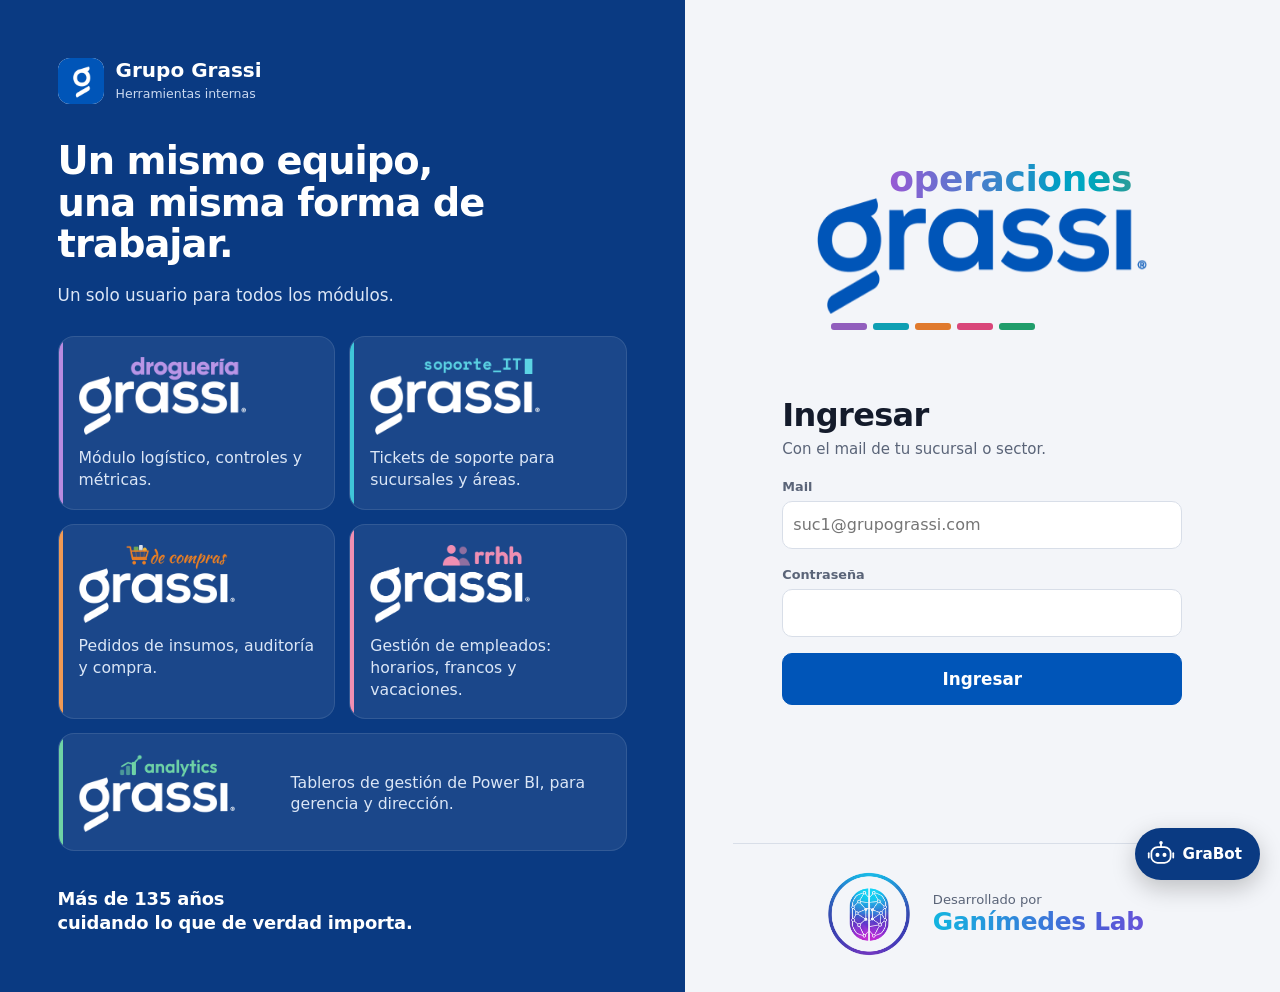
==== index.html @ a628ad8a "Add files via upload" ====
<!doctype html>
<html lang="es">
<head>
<meta charset="utf-8">
<meta http-equiv="Content-Security-Policy" content="default-src 'self'; script-src 'self'; style-src 'self' 'unsafe-inline' https://fonts.googleapis.com; font-src https://fonts.gstatic.com; img-src 'self' data: blob: https://fpplrgdyjmvbcwsfuudm.supabase.co; connect-src 'self' https://fpplrgdyjmvbcwsfuudm.supabase.co wss://fpplrgdyjmvbcwsfuudm.supabase.co; frame-src 'self' blob: https://fpplrgdyjmvbcwsfuudm.supabase.co https://app.powerbi.com; object-src 'none'; base-uri 'self'; form-action 'self'">
<meta name="referrer" content="strict-origin-when-cross-origin">
<meta name="viewport" content="width=device-width, initial-scale=1, viewport-fit=cover">
<title>Grassi Operaciones</title>
<link rel="icon" type="image/png" href="img/favicon.png">
<link rel="apple-touch-icon" href="img/isotipo.png">
<link rel="manifest" href="manifest.webmanifest">
<meta name="apple-mobile-web-app-capable" content="yes">
<meta name="apple-mobile-web-app-title" content="Grassi">
<meta name="theme-color" content="#0055b8">
<meta name="claude:viewport-fit-sides" content="cover">
<link rel="preconnect" href="https://fonts.googleapis.com">
<link rel="preconnect" href="https://fonts.gstatic.com" crossorigin>
<link rel="stylesheet" href="https://fonts.googleapis.com/css2?family=Bricolage+Grotesque:opsz,wght@12..96,600;12..96,700&family=IBM+Plex+Mono:wght@400;600&family=Public+Sans:wght@400;500;600;700&display=swap">
<link rel="stylesheet" href="css/app.css?v=20261119-0323">
<script src="vendor/supabase.js" defer></script>
<link rel="modulepreload" href="js/app.js?v=20261119-0323">
<link rel="modulepreload" href="js/ui.js?v=20261119-0323">
<link rel="modulepreload" href="js/api.js?v=20261119-0323">
<link rel="modulepreload" href="js/config.js?v=20261119-0323">
<link rel="modulepreload" href="js/api-supabase.js?v=20261119-0323">
</head>
<body>
<div id="app"><p style="padding:24px">Cargando…</p></div>
<script type="module" src="js/app.js?v=20261119-0323"></script>
</body>
</html>
---- css/app.css ----
[hidden] { display: none !important; }
/* Layout: barra lateral fija con navegación por rol + área de trabajo; en móvil la nav pasa arriba y se desplaza. */
:root {
  /* marca Farmacias Grassi: azul #0055B8 + verde #71A850 */
  --bg: #f3f5f9; --surface: #ffffff; --sunk: #e9edf4; --fg: #141b2b; --muted: #5a6478; --line: #d8dee8; --grid: #e5e9f0;
  --accent: #0055b8; --accent-ink: #ffffff; --accent-soft: #e1ebf8;
  --brand-green: #71a850; --brand-green-ink: #3f7a24;
  --ok: #2f7d32; --ok-soft: #e2f1df; --warn: #9a6400; --warn-soft: #fbefd6; --bad: #b0412e; --bad-soft: #f8e3df;
  --info: #2f5f9e; --info-soft: #e1eaf6; --done: #4f5869; --done-soft: #e8ebf0;
  --s1: #2a78d6; --s2: #eb6834; --s3: #1baf7a;
  --f-display: 'Bricolage Grotesque', 'Segoe UI', system-ui, sans-serif;
  --f-body: 'Public Sans', 'Segoe UI', system-ui, sans-serif;
  --f-mono: 'IBM Plex Mono', ui-monospace, 'SFMono-Regular', Menlo, monospace;
  --r: 8px;
}
@media (prefers-color-scheme: dark) {
  :root:not([data-theme="light"]) {
    --bg: #10151e; --surface: #171e2a; --sunk: #1f2836; --fg: #e8edf5; --muted: #9aa6ba; --line: #2a3446; --grid: #232c3b;
    --accent: #5b9cf0; --accent-ink: #0b1424; --accent-soft: #1a2c47;
    --brand-green: #8cc468; --brand-green-ink: #8cc468;
    --ok: #7cc77f; --ok-soft: #1c3322; --warn: #e3ad4c; --warn-soft: #3a2e15; --bad: #ec8a76; --bad-soft: #3d221d;
    --info: #85aee6; --info-soft: #1d2b40; --done: #b3bcc9; --done-soft: #262e3b;
    --s1: #3987e5; --s2: #d95926; --s3: #199e70; color-scheme: dark;
  }
}
:root[data-theme="dark"] {
  --bg: #10151e; --surface: #171e2a; --sunk: #1f2836; --fg: #e8edf5; --muted: #9aa6ba; --line: #2a3446; --grid: #232c3b;
  --accent: #5b9cf0; --accent-ink: #0b1424; --accent-soft: #1a2c47;
  --brand-green: #8cc468; --brand-green-ink: #8cc468;
  --ok: #7cc77f; --ok-soft: #1c3322; --warn: #e3ad4c; --warn-soft: #3a2e15; --bad: #ec8a76; --bad-soft: #3d221d;
  --info: #85aee6; --info-soft: #1d2b40; --done: #b3bcc9; --done-soft: #262e3b;
  --s1: #3987e5; --s2: #d95926; --s3: #199e70; color-scheme: dark;
}

* { box-sizing: border-box; }
html, body { height: 100%; }
body { margin: 0; background: var(--bg); color: var(--fg); font: 15px/1.5 var(--f-body); -webkit-font-smoothing: antialiased; }
h1, h2, h3 { font-family: var(--f-display); text-wrap: balance; margin: 0; letter-spacing: -0.01em; }
h1 { font-size: clamp(1.45rem, 1.1rem + 1.2vw, 1.9rem); font-weight: 700; }
h2 { font-size: 1.08rem; font-weight: 650; }
h3 { font-size: 1rem; }
p { margin: 0; }
.muted { color: var(--muted); }
.mono { font-family: var(--f-mono); font-variant-numeric: tabular-nums; }
.strong { font-weight: 650; }
.eyebrow { font-size: 0.72rem; text-transform: uppercase; letter-spacing: 0.08em; color: var(--muted); font-weight: 600; }
:focus-visible { outline: 2px solid var(--accent); outline-offset: 2px; }
button, input, select, textarea { font: inherit; color: inherit; }
input, select, textarea { background: var(--surface); border: 1px solid var(--line); border-radius: 6px; padding: 8px 10px; width: 100%; min-width: 0; }
input:focus, select:focus, textarea:focus { border-color: var(--accent); outline: none; box-shadow: 0 0 0 3px var(--accent-soft); }
input[type=checkbox] { width: 18px; height: 18px; accent-color: var(--accent); }
input:disabled { background: var(--sunk); color: var(--muted); }

/* barra demo */
.demo-bar { display: flex; flex-wrap: wrap; align-items: center; gap: 8px 14px; background: var(--fg); color: var(--bg); font-size: 0.85rem;
  padding-block: 7px; padding-left: max(16px, env(safe-area-inset-left, 0px)); padding-right: max(16px, env(safe-area-inset-right, 0px)); }
.demo-tag { font-family: var(--f-mono); font-size: 0.7rem; letter-spacing: 0.1em; text-transform: uppercase; border: 1px solid currentColor; padding: 1px 6px; border-radius: 4px; }
.demo-who { display: flex; align-items: center; gap: 8px; }
.demo-who select { width: auto; padding: 3px 8px; background: transparent; color: var(--bg); border-color: color-mix(in srgb, var(--bg) 40%, transparent); }
.demo-who option { color: var(--fg); background: var(--surface); }
.demo-bar .link { color: var(--bg); }

/* shell */
.shell { display: grid; grid-template-columns: 228px minmax(0, 1fr); min-height: calc(100% - 38px); }
.side { position: sticky; top: 0; align-self: start; height: 100vh; overflow-y: auto; display: flex; flex-direction: column; gap: 18px; padding: 20px 14px 14px; border-right: 1px solid var(--line); background: var(--surface); }
.brand { display: flex; align-items: center; gap: 10px; }
.brand-iso { width: 34px; height: 34px; border-radius: 8px; display: none; }
.brand-logo { display: flex; flex-direction: column; gap: 6px; padding: 2px 8px 0; }
.brand-logo img { width: 132px; height: auto; display: block; }
.brand-app { font: 600 0.72rem var(--f-body); text-transform: uppercase; letter-spacing: 0.12em; color: var(--brand-green-ink); }
/* logo de color en claro, versión blanca en oscuro */
.logo-oscuro { display: none !important; }
@media (prefers-color-scheme: dark) { :root:not([data-theme="light"]) .logo-claro { display: none !important; } :root:not([data-theme="light"]) .logo-oscuro { display: block !important; } }
:root[data-theme="dark"] .logo-claro { display: none !important; } :root[data-theme="dark"] .logo-oscuro { display: block !important; }
.nav { display: flex; flex-direction: column; gap: 2px; }
.nav-item { display: flex; justify-content: space-between; align-items: center; gap: 8px; padding: 8px 10px; border-radius: 6px; color: var(--fg); text-decoration: none; font-weight: 500; }
.nav-item:hover { background: var(--sunk); }
.nav-item.on { background: var(--accent-soft); color: var(--accent); font-weight: 650; }
.badge { min-width: 22px; text-align: center; font: 600 0.75rem var(--f-mono); background: var(--accent); color: var(--accent-ink); border-radius: 10px; padding: 1px 6px; }
.who { margin-top: auto; display: flex; flex-direction: column; gap: 2px; padding: 12px 10px 0; border-top: 1px solid var(--line); }
.who small { color: var(--muted); }
.who-actions { display: flex; flex-wrap: wrap; align-items: center; gap: 4px 12px; margin-top: 4px; font-size: 0.85rem; }
.main { min-width: 0; padding-block: 28px 64px; padding-left: max(16px, env(safe-area-inset-left, 0px)); padding-right: max(16px, env(safe-area-inset-right, 0px)); }
.main > * { max-width: 1180px; margin-inline: auto; }
.loading { color: var(--muted); padding: 40px 0; }

@media (max-width: 860px) {
  .shell { grid-template-columns: minmax(0, 1fr); }
  .side { position: sticky; top: env(safe-area-inset-top, 0px); z-index: 5; height: auto; overflow: visible; flex-direction: row; align-items: center; gap: 12px; padding: 10px 0 10px max(16px, env(safe-area-inset-left, 0px)); border-right: 0; border-bottom: 1px solid var(--line); }
  .brand-logo, .who { display: none; }
  .brand-iso { display: block; }
  .nav { flex-direction: row; overflow-x: auto; scrollbar-width: none; padding-right: 16px; }
  .nav-item { white-space: nowrap; }
  .main { padding-block: 20px 48px; }
  .hide-sm { display: none; }
}

/* vistas */
.view { display: flex; flex-direction: column; gap: 22px; }
.view-head { display: flex; flex-wrap: wrap; justify-content: space-between; align-items: flex-end; gap: 14px; }
.view-head > div { display: flex; flex-direction: column; gap: 4px; max-width: 70ch; }
.stack { display: flex; flex-direction: column; gap: 14px; }
.grid2 { display: grid; grid-template-columns: repeat(auto-fit, minmax(220px, 1fr)); gap: 12px; }
.grid3 { display: grid; grid-template-columns: repeat(auto-fit, minmax(180px, 1fr)); gap: 12px; }
.toolbar { display: flex; flex-wrap: wrap; justify-content: space-between; align-items: center; gap: 10px; }
.toolbar > input[type=search] { max-width: 320px; }
.filters { justify-content: flex-start; }
.filters select { width: auto; min-width: 180px; }
.block { display: flex; flex-direction: column; gap: 12px; }
.block-head { display: flex; flex-wrap: wrap; justify-content: space-between; align-items: center; gap: 10px; }
.notice { background: var(--warn-soft); color: var(--fg); border-left: 3px solid var(--warn); padding: 10px 12px; border-radius: 0 6px 6px 0; }
.note { background: var(--sunk); padding: 10px 12px; border-radius: 6px; }
.empty { border: 1px dashed var(--line); border-radius: var(--r); padding: 28px 20px; text-align: center; display: flex; flex-direction: column; gap: 4px; align-items: center; color: var(--muted); }
.empty strong { color: var(--fg); font-family: var(--f-display); font-size: 1.05rem; }

.field { display: flex; flex-direction: column; gap: 5px; min-width: 0; }
.field-label { font-size: 0.8rem; font-weight: 600; color: var(--muted); }
.hint { color: var(--muted); font-size: 0.78rem; }
.readonly { padding: 8px 10px; border-radius: 6px; background: var(--sunk); font-weight: 600; }

.btn { display: inline-flex; align-items: center; justify-content: center; gap: 6px; padding: 8px 14px; border-radius: 6px; border: 1px solid var(--line); background: var(--surface); font-weight: 600; cursor: pointer; white-space: nowrap; }
a.btn { color: var(--fg); text-decoration: none; }
.btn:hover { border-color: var(--muted); }
.btn.primary { background: var(--accent); color: var(--accent-ink); border-color: var(--accent); }
.btn.primary:hover { filter: brightness(1.08); }
.btn.danger { background: var(--bad); color: #fff; border-color: var(--bad); }
.btn.ghost-bad { color: var(--bad); }
.btn.block { width: 100%; padding-block: 11px; }
.btn:disabled { opacity: 0.55; cursor: progress; }
.link { background: none; border: 0; padding: 0; color: var(--accent); text-decoration: underline; cursor: pointer; font-size: 0.88rem; align-self: flex-start; }
.icon-btn { width: 32px; height: 32px; border-radius: 6px; border: 1px solid var(--line); background: var(--surface); cursor: pointer; font-size: 1rem; line-height: 1; flex: none; }
.icon-btn:hover { background: var(--sunk); }

.pill { display: inline-block; font-size: 0.74rem; font-weight: 650; padding: 2px 9px; border-radius: 999px; white-space: nowrap; }
.pill-ok { background: var(--ok-soft); color: var(--ok); } .pill-warn { background: var(--warn-soft); color: var(--warn); }
.pill-bad { background: var(--bad-soft); color: var(--bad); } .pill-info { background: var(--info-soft); color: var(--info); }
.pill-done { background: var(--done-soft); color: var(--done); } .pill-muted { background: var(--sunk); color: var(--muted); }
.chip { font: 600 0.72rem var(--f-mono); padding: 1px 7px; border-radius: 4px; background: var(--sunk); color: var(--muted); }
.flag { display: inline-block; margin: 4px 6px 0 0; font-size: 0.74rem; font-weight: 600; color: var(--warn); background: var(--warn-soft); padding: 1px 7px; border-radius: 4px; }
.motivo { display: block; color: var(--muted); font-size: 0.8rem; }

.tabs { display: flex; gap: 4px; background: var(--sunk); padding: 3px; border-radius: 8px; width: fit-content; max-width: 100%; overflow-x: auto; }
.tab { border: 0; background: none; padding: 6px 12px; border-radius: 6px; cursor: pointer; font-weight: 600; color: var(--muted); display: inline-flex; gap: 6px; align-items: center; white-space: nowrap; }
.tab.on { background: var(--surface); color: var(--fg); box-shadow: 0 1px 2px rgb(0 0 0 / 0.08); }
.tab-count { font: 600 0.72rem var(--f-mono); color: var(--muted); }

/* tablas */
.table-wrap { overflow-x: auto; border: 1px solid var(--line); border-radius: var(--r); background: var(--surface); }
.tbl { width: 100%; border-collapse: collapse; font-size: 0.9rem; }
.tbl th { text-align: left; font-size: 0.72rem; text-transform: uppercase; letter-spacing: 0.06em; color: var(--muted); font-weight: 600; padding: 9px 12px; border-bottom: 1px solid var(--line); background: var(--sunk); white-space: nowrap; }
.tbl td { padding: 9px 12px; border-bottom: 1px solid var(--grid); vertical-align: top; }
.tbl tbody tr:last-child td { border-bottom: 0; }
.tbl tfoot td { border-top: 1px solid var(--line); font-weight: 700; background: var(--sunk); }
.tbl .num { text-align: right; font-family: var(--f-mono); font-variant-numeric: tabular-nums; white-space: nowrap; }
.tbl.hover tbody tr { cursor: pointer; }
.tbl.hover tbody tr:hover { background: var(--sunk); }
.num-input { width: 96px; text-align: right; font-family: var(--f-mono); padding: 5px 8px; }

/* solicitar */
.split { display: grid; grid-template-columns: minmax(0, 1fr) 320px; gap: 24px; align-items: start; }
.split-main { display: flex; flex-direction: column; gap: 14px; min-width: 0; }
.resumen { position: sticky; top: 16px; display: flex; flex-direction: column; gap: 14px; background: var(--surface); border: 1px solid var(--line); border-radius: var(--r); padding: 18px; }
.resumen-body { display: flex; flex-direction: column; gap: 10px; }
.resumen-list { list-style: none; margin: 0; padding: 0; max-height: 260px; overflow-y: auto; display: flex; flex-direction: column; gap: 4px; font-size: 0.88rem; }
.resumen-list li { display: flex; justify-content: space-between; gap: 8px; }
.resumen-total { display: flex; justify-content: space-between; align-items: baseline; border-top: 1px solid var(--line); padding-top: 10px; }
.resumen-total strong { font-size: 1.2rem; }
.catalogo { display: flex; flex-direction: column; gap: 10px; }
.cat { background: var(--surface); border: 1px solid var(--line); border-radius: var(--r); }
.cat summary { display: flex; justify-content: space-between; gap: 10px; padding: 12px 14px; cursor: pointer; font: 650 1rem var(--f-display); list-style: none; }
.cat summary::-webkit-details-marker { display: none; }
.cat summary .muted { font: 500 0.82rem var(--f-body); }
.cat-list { display: grid; grid-template-columns: repeat(auto-fill, minmax(280px, 1fr)); border-top: 1px solid var(--line); }
.prod { display: flex; justify-content: space-between; align-items: center; gap: 10px; padding: 9px 14px; border-bottom: 1px solid var(--grid); }
.prod.on { background: var(--accent-soft); }
.prod-name { display: flex; flex-direction: column; min-width: 0; }
.prod-name small { color: var(--muted); font-size: 0.78rem; }
.stepper { display: flex; align-items: center; gap: 4px; flex: none; }
.stepper input { width: 52px; text-align: center; padding: 5px 4px; font-family: var(--f-mono); -moz-appearance: textfield; }
.stepper input::-webkit-inner-spin-button { -webkit-appearance: none; }
@media (max-width: 860px) { .split { grid-template-columns: minmax(0, 1fr); } .resumen { position: static; } }

/* tarjetas de solicitudes */
.cards { list-style: none; margin: 0; padding: 0; display: flex; flex-direction: column; gap: 8px; }
.card { background: var(--surface); border: 1px solid var(--line); border-radius: var(--r); }
.card-row { width: 100%; display: grid; grid-template-columns: auto minmax(0, 1fr) auto auto auto; align-items: center; gap: 16px; padding: 12px 14px; background: none; border: 0; text-align: left; cursor: pointer; }
.card-main { display: flex; flex-direction: column; min-width: 0; }
.card-detail { padding: 0 14px 14px; display: flex; flex-direction: column; gap: 10px; }
@media (max-width: 860px) { .card-row { grid-template-columns: auto minmax(0, 1fr) auto; gap: 10px; } }

/* auditoría */
.audit { display: grid; grid-template-columns: 270px minmax(0, 1fr); gap: 20px; align-items: start; }
.queue-wrap { position: sticky; top: 16px; max-height: calc(100vh - 32px); overflow-y: auto; }
.queue { list-style: none; margin: 0; padding: 0; display: flex; flex-direction: column; gap: 6px; }
.queue-item { width: 100%; text-align: left; background: var(--surface); border: 1px solid var(--line); border-radius: var(--r); padding: 10px 12px; cursor: pointer; display: flex; flex-direction: column; gap: 2px; }
.queue-item.on { border-color: var(--accent); box-shadow: inset 3px 0 0 var(--accent); }
.queue-top { display: flex; justify-content: space-between; gap: 8px; }
.audit-panel { display: flex; flex-direction: column; gap: 14px; min-width: 0; background: var(--surface); border: 1px solid var(--line); border-radius: var(--r); padding: 18px; }
.audit-panel .table-wrap { border-radius: 6px; }
.audit-head { display: flex; justify-content: space-between; align-items: flex-start; gap: 12px; }
.audit-tbl tr[data-st="ajustado"] { background: var(--warn-soft); }
.audit-tbl tr[data-st="rechazado"] { background: var(--bad-soft); }
.audit-tbl tr[data-st="rechazado"] td:first-child > div { text-decoration: line-through; }
.apr { display: inline-flex; gap: 4px; align-items: center; }
.apr input { width: 64px; text-align: right; font-family: var(--f-mono); padding: 5px 6px; }
.mini { width: 28px; height: 28px; border: 1px solid var(--line); border-radius: 5px; background: var(--surface); cursor: pointer; color: var(--ok); font-weight: 700; }
.mini.bad { color: var(--bad); }
.motivo-input { margin-top: 6px; font-size: 0.85rem; padding: 5px 8px; }
.audit-foot { display: flex; flex-direction: column; gap: 10px; }
.audit-actions { display: flex; flex-wrap: wrap; justify-content: space-between; align-items: center; gap: 10px; }
.audit-actions strong { font-size: 1.15rem; margin-left: 6px; }
@media (max-width: 860px) { .audit { grid-template-columns: minmax(0, 1fr); } .queue-wrap { position: static; max-height: none; } .queue { flex-direction: row; overflow-x: auto; } .queue-item { min-width: 200px; } }

/* compras */
.cards-grid { display: grid; grid-template-columns: repeat(auto-fill, minmax(240px, 1fr)); gap: 10px; }
.tile { background: var(--surface); border: 1px solid var(--line); border-radius: var(--r); padding: 14px; display: flex; flex-direction: column; gap: 4px; }
.tile-head { display: flex; justify-content: space-between; align-items: flex-start; gap: 8px; }
.tile-num { font-size: 1.25rem; font-weight: 600; margin-top: 4px; }
.oc-status { display: flex; flex-wrap: wrap; align-items: center; gap: 10px; }
.reparto summary { cursor: pointer; font-weight: 600; }
.reparto-grid { display: grid; grid-template-columns: repeat(auto-fill, minmax(200px, 1fr)); gap: 12px; margin-top: 10px; }
.reparto ul { list-style: none; margin: 4px 0 0; padding: 0; font-size: 0.85rem; }
.reparto li { display: flex; justify-content: space-between; gap: 8px; border-bottom: 1px dotted var(--line); padding: 2px 0; }

.ocdoc { border: 1px solid var(--line); border-radius: var(--r); padding: 20px; display: flex; flex-direction: column; gap: 16px; background: var(--surface); }
.ocdoc-head { position: relative; display: flex; flex-wrap: wrap; justify-content: space-between; align-items: center; gap: 16px; border-bottom: 2px solid var(--accent); padding-bottom: 14px; }
.ocdoc-head::after { content: ''; position: absolute; left: 0; bottom: -3px; width: 64px; height: 4px; border-radius: 2px; background: var(--brand-green); }
.ocdoc-head h3 { font-size: 1.2rem; }
.ocdoc-logo img { width: 150px; height: auto; display: block; }
.ocdoc-titulo { text-align: right; display: flex; flex-direction: column; gap: 1px; }
.ocdoc-tipo { font: 700 1.05rem var(--f-display); color: var(--accent); text-transform: uppercase; letter-spacing: 0.04em; }
.ocdoc-num { font-size: 1.05rem; font-weight: 600; }
.ocdoc-titulo .muted { font-size: 0.85rem; }
.ocdoc-sub { font-size: 0.9rem; color: var(--muted); }
.ocdoc-sub strong { color: var(--fg); }
.ocdoc .tbl thead th { background: var(--accent); color: var(--accent-ink); }
.ocdoc .eyebrow { color: var(--accent); }
.ocdoc-meta { display: grid; grid-template-columns: auto auto; gap: 2px 14px; margin: 0; font-size: 0.88rem; }
.ocdoc-meta dt, .ocdoc-foot dt { color: var(--muted); }
.ocdoc-meta dd, .ocdoc-foot dd { margin: 0; }
.ocdoc-parties { display: grid; grid-template-columns: repeat(auto-fit, minmax(220px, 1fr)); gap: 16px; font-size: 0.9rem; }
.ocdoc-foot { display: flex; flex-wrap: wrap; gap: 24px; margin: 0; font-size: 0.9rem; }

/* indicadores */
.kpis { display: grid; grid-template-columns: repeat(auto-fit, minmax(200px, 1fr)); gap: 10px; }
.kpi { background: var(--surface); border: 1px solid var(--line); border-radius: var(--r); padding: 14px 16px; display: flex; flex-direction: column; gap: 2px; }
.kpi-label { font-size: 0.78rem; color: var(--muted); font-weight: 600; }
.kpi-val { font-size: 1.55rem; font-weight: 600; letter-spacing: -0.02em; }
.kpi small { color: var(--muted); font-size: 0.8rem; }
.kpi-warn { box-shadow: inset 0 -3px 0 var(--warn); } .kpi-good { box-shadow: inset 0 -3px 0 var(--ok); }
.charts { display: grid; grid-template-columns: repeat(2, minmax(0, 1fr)); gap: 14px; }
.chart-card { background: var(--surface); border: 1px solid var(--line); border-radius: var(--r); padding: 16px; display: flex; flex-direction: column; gap: 10px; min-width: 0; }
.chart-card.wide { grid-column: 1 / -1; }
.chart-card > select { max-width: 340px; }
.chart-box { position: relative; height: 260px; }
.chart-box.tall { height: 300px; }
@media (max-width: 860px) { .charts { grid-template-columns: minmax(0, 1fr); } }

/* modal y avisos */
.modal-bg { position: fixed; inset: 0; z-index: 50; background: rgb(10 18 15 / 0.45); display: grid; place-items: center;
  padding: max(16px, env(safe-area-inset-top, 0px)) max(16px, env(safe-area-inset-right, 0px)) max(16px, env(safe-area-inset-bottom, 0px)) max(16px, env(safe-area-inset-left, 0px)); }
.modal { width: min(560px, 100%); max-height: calc(100vh - 32px); max-height: calc(100dvh - 32px); display: flex; flex-direction: column; background: var(--bg); border-radius: 10px; box-shadow: 0 20px 50px rgb(0 0 0 / 0.25); }
.modal-wide { width: min(920px, 100%); }
.modal-head { display: flex; justify-content: space-between; align-items: center; gap: 12px; padding: 14px 18px; border-bottom: 1px solid var(--line); }
.modal-body { padding: 18px; overflow-y: auto; min-height: 0; }
.modal-foot { display: flex; flex-wrap: wrap; justify-content: flex-end; gap: 8px; padding: 12px 18px; border-top: 1px solid var(--line); }
#toasts { position: fixed; z-index: 60; right: max(16px, env(safe-area-inset-right, 0px)); bottom: max(16px, env(safe-area-inset-bottom, 0px)); display: flex; flex-direction: column; gap: 8px; max-width: min(380px, calc(100% - 32px)); }
.toast { background: var(--fg); color: var(--bg); padding: 10px 14px; border-radius: 8px; box-shadow: 0 8px 20px rgb(0 0 0 / 0.2); border-left: 4px solid var(--ok); transition: opacity 0.4s, transform 0.4s; }
.toast-bad { border-left-color: var(--bad); } .toast-warn { border-left-color: var(--warn); }
.toast.out { opacity: 0; transform: translateY(6px); }

.login { min-height: 100vh; min-height: 100dvh; display: grid; place-items: center; align-content: center; gap: 18px; padding-block: 32px;
  padding-left: max(16px, env(safe-area-inset-left, 0px)); padding-right: max(16px, env(safe-area-inset-right, 0px));
  background: radial-gradient(1100px 520px at 50% -10%, var(--accent-soft), transparent 70%), var(--bg); }
.login-card { width: min(380px, 100%); background: var(--surface); border: 1px solid var(--line); border-radius: 14px; padding: 28px; display: flex; flex-direction: column; gap: 14px;
  box-shadow: 0 1px 2px rgb(15 30 60 / 0.06), 0 12px 32px rgb(15 30 60 / 0.08); }
.login-logo { display: flex; flex-direction: column; align-items: center; gap: 10px; padding: 4px 0 6px; }
.login-logo img { width: 190px; max-width: 70%; height: auto; }
.login-logo .brand-app { font-size: 0.78rem; }
.login-logo::after { content: ''; width: 44px; height: 3px; border-radius: 2px; background: var(--brand-green); margin-top: 2px; }
/* animación de entrada: el logo aparece y después el formulario */
.login-logo { animation: logo-in 0.7s cubic-bezier(0.2, 0.8, 0.2, 1) both; }
.login-logo::after { animation: barra-in 0.5s 0.45s cubic-bezier(0.2, 0.8, 0.2, 1) both; transform-origin: center; }
.login-card > :not(.login-logo), .creditos { animation: sube 0.5s 0.35s ease-out both; }
@keyframes logo-in { from { opacity: 0; transform: translateY(8px) scale(0.92); } to { opacity: 1; transform: none; } }
@keyframes barra-in { from { transform: scaleX(0); } to { transform: scaleX(1); } }
@keyframes sube { from { opacity: 0; transform: translateY(6px); } to { opacity: 1; transform: none; } }

@media (prefers-reduced-motion: reduce) { * { transition: none !important; animation: none !important; } }

/* OC: facturar a y entregas por dirección */
.ocdoc-facturar { background: var(--accent-soft); border-radius: 6px; padding: 10px 12px; border-left: 3px solid var(--accent); }
.ocdoc-entregas { display: flex; flex-direction: column; gap: 8px; }
.entregas-grid { display: grid; grid-template-columns: repeat(auto-fill, minmax(220px, 1fr)); gap: 10px; }
.entrega { border: 1px solid var(--line); border-radius: 6px; padding: 10px 12px; display: flex; flex-direction: column; gap: 2px; font-size: 0.88rem; }
.entrega ul { list-style: none; margin: 6px 0 0; padding: 0; }
.entrega li { display: flex; justify-content: space-between; gap: 8px; border-bottom: 1px dotted var(--line); padding: 2px 0; }

/* Facturas */
.factura-layout { display: grid; grid-template-columns: minmax(0, 1.1fr) minmax(0, 1fr); gap: 18px; align-items: start; }
.visor { border: 1px solid var(--line); border-radius: var(--r); background: var(--sunk); min-height: 420px; display: grid; place-items: center; overflow: hidden; }
.visor iframe { width: 100%; height: 70vh; border: 0; background: #fff; }
.visor img { max-width: 100%; max-height: 70vh; object-fit: contain; display: block; }
.meta-mail { display: flex; flex-direction: column; gap: 2px; padding-bottom: 8px; border-bottom: 1px solid var(--line); }
.control-oc { display: flex; flex-direction: column; gap: 6px; }
.aviso { padding: 8px 10px; border-radius: 6px; font-size: 0.86rem; border-left: 3px solid; }
.aviso-ok { background: var(--ok-soft); border-color: var(--ok); } .aviso-warn { background: var(--warn-soft); border-color: var(--warn); }
.aviso-bad { background: var(--bad-soft); border-color: var(--bad); } .aviso-muted { background: var(--sunk); border-color: var(--line); color: var(--muted); }
.archivo { font-family: var(--f-mono); font-size: 0.8rem; color: var(--muted); word-break: break-all; }
@media (max-width: 860px) { .factura-layout { grid-template-columns: minmax(0, 1fr); } .visor iframe { height: 50vh; } }

/* recepción por sucursal */
.recepcion-block { border: 1px solid var(--line); border-left: 4px solid var(--brand-green); border-radius: var(--r); background: var(--surface); padding: 16px 18px; display: flex; flex-direction: column; gap: 12px; }
.recepcion-block .block-head { display: flex; flex-direction: column; gap: 2px; align-items: flex-start; }
.rec-list { list-style: none; margin: 0; padding: 0; display: flex; flex-direction: column; gap: 8px; }
.rec-item { display: flex; justify-content: space-between; align-items: center; gap: 12px; flex-wrap: wrap; border: 1px solid var(--line); border-radius: var(--r); padding: 10px 12px; background: var(--surface); }
.rec-item.pendiente { background: var(--warn-soft); border-color: color-mix(in srgb, var(--warn) 30%, var(--line)); }
.rec-item > div { min-width: 0; flex: 1 1 260px; }
.rec-hechas summary { cursor: pointer; color: var(--muted); font-size: 0.9rem; margin-bottom: 8px; }
.recepcion-oc { border-top: 1px solid var(--line); padding-top: 12px; }
.recepcion-oc .block-head { display: flex; flex-direction: column; align-items: flex-start; gap: 2px; text-align: left; }
tr.fila-dif td { background: var(--warn-soft); }

/* fotos de insumos */
.thumb { flex: none; width: 40px; height: 40px; border-radius: 6px; border: 1px solid var(--line); background: var(--surface); padding: 0; overflow: hidden; display: grid; place-items: center; cursor: pointer; color: var(--muted); font-size: 1.1rem; }
.thumb img { width: 100%; height: 100%; object-fit: cover; display: block; }
.thumb.vacia { background: var(--sunk); border-style: dashed; cursor: default; }
button.thumb.vacia { cursor: pointer; }
button.thumb.vacia:hover { border-color: var(--accent); color: var(--accent); }
.prod-info { display: flex; align-items: center; gap: 10px; min-width: 0; }
.prod-cell { display: inline-flex; align-items: center; gap: 10px; }
.foto-prev { width: 100%; aspect-ratio: 4 / 3; max-height: 320px; border: 1px solid var(--line); border-radius: var(--r); background: var(--sunk); display: grid; place-items: center; overflow: hidden; }
.foto-prev img { width: 100%; height: 100%; object-fit: contain; background: #fff; }
.foto-acciones { display: flex; flex-wrap: wrap; gap: 8px; }
.foto-grande img { width: 100%; max-height: 60vh; object-fit: contain; background: #fff; border-radius: var(--r); }
.foto-grande { display: flex; flex-direction: column; gap: 8px; }

/* pedido urgente */
.urgente-box { border: 1px dashed var(--line); border-radius: var(--r); padding: 10px 12px; display: flex; flex-direction: column; gap: 8px; }
.urgente-box.on { border-style: solid; border-color: var(--bad); background: var(--bad-soft); }
.urgente-box .check { display: flex; align-items: center; gap: 8px; cursor: pointer; }
.urgente-box .check input { flex: none; accent-color: var(--bad); }
.tag-urg { margin-left: 8px; font-size: 0.68rem; vertical-align: middle; }

/* selector de tema */
.tema-sel { display: inline-flex; gap: 2px; padding: 2px; margin: 8px 0 2px; border: 1px solid var(--line); border-radius: 8px; background: var(--sunk); align-self: flex-start; }
.tema-sel button { border: 0; background: transparent; color: var(--muted); font: 600 0.74rem var(--f-body); padding: 4px 9px; border-radius: 6px; cursor: pointer; }
.tema-sel button.on { background: var(--surface); color: var(--fg); box-shadow: 0 1px 2px rgb(0 0 0 / 0.12); }

/* links de compra (Mercado Libre, etc.) */
.link-compra { color: var(--accent); font-weight: 600; font-size: 0.78rem; text-decoration: none; white-space: nowrap; }
.link-compra:hover { text-decoration: underline; }
.links-compra { border: 1px solid var(--line); border-left: 4px solid #ffe600; border-radius: var(--r); padding: 10px 14px; }
.links-compra ul { list-style: none; margin: 6px 0 0; padding: 0; display: flex; flex-direction: column; gap: 6px; }
.links-compra li { display: flex; justify-content: space-between; align-items: center; gap: 12px; flex-wrap: wrap; font-size: 0.9rem; }

/* ---------- carrito (logo) ---------- */
.carrito { display: inline-flex; flex: none; color: var(--accent); }
.carrito svg { width: 100%; height: auto; display: block; overflow: visible; }
.carrito.mini { width: 20px; }
.brand-app { display: inline-flex; align-items: center; gap: 6px; }
.solo-movil { display: none; }
.login-sub { gap: 8px; }
.carrito.llega { width: 38px; animation: carrito-llega 1.1s 0.5s cubic-bezier(0.2, 0.8, 0.2, 1) both; transform-origin: 40% 90%; }
.login-logo:hover .carrito.llega { animation: carrito-baila 0.6s ease-in-out; }
@keyframes carrito-llega { 0% { opacity: 0; transform: translateX(-110px); } 55% { opacity: 1; transform: translateX(6px) rotate(-7deg); } 75% { transform: translateX(-2px) rotate(3deg); } 100% { transform: none; } }
@keyframes carrito-baila { 0%, 100% { transform: none; } 30% { transform: rotate(-8deg) translateY(-2px); } 65% { transform: rotate(5deg); } }
@media (max-width: 860px) { .carrito.solo-movil { display: inline-flex; width: 30px; margin-left: -4px; } }

/* ---------- súper: encabezado con toldo ---------- */
.super-head { background: var(--surface); border: 1px solid var(--line); border-radius: var(--r); overflow: hidden; }
.toldo { height: 30px; background: repeating-linear-gradient(90deg, var(--accent) 0 28px, var(--brand-green) 28px 56px);
  -webkit-mask: radial-gradient(circle at 14px 16px, #000 14px, transparent 14.5px) 0 100% / 28px 30px repeat-x, linear-gradient(#000 0 0) 0 0 / 100% 16px no-repeat;
  mask: radial-gradient(circle at 14px 16px, #000 14px, transparent 14.5px) 0 100% / 28px 30px repeat-x, linear-gradient(#000 0 0) 0 0 / 100% 16px no-repeat; }
.super-cartel { display: flex; flex-wrap: wrap; justify-content: space-between; align-items: flex-end; gap: 14px; padding: 6px 20px 18px; }
.super-cartel > div { display: flex; flex-direction: column; gap: 4px; max-width: 70ch; }
.super-cartel h1 { color: var(--accent); }
.buscador { position: relative; }
.buscador > span { position: absolute; left: 12px; top: 50%; transform: translateY(-50%); pointer-events: none; }
.buscador input { padding: 11px 12px 11px 38px; font-size: 1rem; border-radius: 999px; }

/* pasillos */
.pasillos { display: flex; gap: 8px; overflow-x: auto; padding-bottom: 4px; scrollbar-width: thin; }
.pasillo-btn { position: relative; display: flex; align-items: center; gap: 8px; flex: none; padding: 7px 12px 7px 8px; border-radius: 8px; cursor: pointer; text-align: left;
  border: 1px solid var(--line); border-left: 4px solid var(--g); background: var(--surface); color: var(--fg); }
.pasillo-btn:hover { background: color-mix(in srgb, var(--g) 10%, var(--surface)); }
.pasillo-emoji { font-size: 1.3rem; }
.pasillo-txt { display: flex; flex-direction: column; line-height: 1.2; font-weight: 600; font-size: 0.88rem; }
.pasillo-txt small { font: 600 0.66rem var(--f-mono); text-transform: uppercase; letter-spacing: 0.06em; color: var(--g); }
:root[data-theme="dark"] .pasillo-txt small { color: color-mix(in srgb, var(--g) 50%, #fff); }
@media (prefers-color-scheme: dark) { :root:not([data-theme="light"]) .pasillo-txt small { color: color-mix(in srgb, var(--g) 50%, #fff); } }
.pasillo-n { position: absolute; top: -7px; right: -7px; min-width: 20px; height: 20px; padding: 0 5px; border-radius: 10px; background: var(--g); color: #fff; font: 700 0.72rem/20px var(--f-mono); text-align: center; }

/* góndolas y estantes */
.gondolas { display: flex; flex-direction: column; gap: 22px; }
.gondola { scroll-margin-top: 80px; border-radius: var(--r); overflow: hidden; border: 1px solid var(--line);
  background: radial-gradient(circle, color-mix(in srgb, var(--fg) 9%, transparent) 1.2px, transparent 1.6px) 0 0 / 16px 16px, var(--sunk); }
.gondola-cartel { display: flex; flex-wrap: wrap; align-items: center; gap: 6px 12px; padding: 10px 16px; background: var(--g); color: #fff; }
.gondola-cartel h2 { font-size: 1.15rem; color: #fff; }
.gondola-cartel small { margin-left: auto; opacity: 0.85; font-size: 0.8rem; }
.gondola-num { font: 700 0.7rem var(--f-mono); text-transform: uppercase; letter-spacing: 0.08em; background: #fff; color: var(--g); padding: 2px 8px; border-radius: 4px; }
.estantes { display: grid; grid-template-columns: repeat(auto-fill, minmax(156px, 1fr)); column-gap: 16px; row-gap: 34px; padding: 18px 16px 34px; }
.producto { position: relative; display: flex; flex-direction: column; gap: 8px; padding: 10px 10px 12px; background: var(--surface); border: 1px solid var(--line); border-bottom: 0;
  border-radius: 8px 8px 0 0; transition: transform 0.15s, box-shadow 0.15s; }
.producto:hover { transform: translateY(-2px); box-shadow: 0 6px 14px rgb(15 30 60 / 0.10); }
/* el estante: una tabla bajo cada producto que se une con la del vecino */
.producto::after { content: ''; position: absolute; left: -9px; right: -9px; bottom: -14px; height: 14px; pointer-events: none;
  background: linear-gradient(color-mix(in srgb, var(--fg) 14%, var(--surface)) 0 4px, var(--g) 4px 100%); box-shadow: 0 5px 8px rgb(0 0 0 / 0.12); }
.producto.on { box-shadow: inset 0 3px 0 var(--g); border-color: color-mix(in srgb, var(--g) 55%, var(--line)); }
.pack { display: grid; place-items: center; height: 92px; border-radius: 6px; border: 0; padding: 0; overflow: hidden;
  background: radial-gradient(circle at 50% 40%, color-mix(in srgb, var(--g) 18%, var(--surface)), color-mix(in srgb, var(--g) 7%, var(--surface))); }
.pack span { font-size: 2.6rem; line-height: 1; filter: drop-shadow(0 3px 3px rgb(0 0 0 / 0.15)); transition: transform 0.2s; }
.producto:hover .pack span { transform: scale(1.1) rotate(-4deg); }
.pack.foto { cursor: zoom-in; background: #fff; }
.pack.foto img { width: 100%; height: 100%; object-fit: contain; }
.producto-nombre { display: flex; flex-direction: column; gap: 1px; min-height: 3.1em; }
.producto-nombre strong { font-weight: 600; font-size: 0.9rem; line-height: 1.25; display: -webkit-box; -webkit-line-clamp: 2; -webkit-box-orient: vertical; overflow: hidden; }
.producto-nombre small { color: var(--muted); font-size: 0.76rem; }
.prod-accion { margin-top: auto; min-height: 34px; display: flex; }
.prod-accion .stepper { width: 100%; justify-content: space-between; }
.prod-accion .stepper input { flex: 1; width: auto; }
.btn-agregar { flex: 1; display: inline-flex; align-items: center; justify-content: center; gap: 6px; padding: 6px 10px; border-radius: 6px; cursor: pointer; font-weight: 650;
  background: var(--accent-soft); color: var(--accent); border: 1px solid color-mix(in srgb, var(--accent) 35%, transparent); }
.btn-agregar:hover { background: var(--accent); color: var(--accent-ink); }
.btn-agregar:hover .carrito { color: var(--accent-ink); }
.etiqueta-precio { position: absolute; z-index: 1; left: 8px; bottom: -19px; font: 700 0.72rem var(--f-mono); padding: 1px 7px; border-radius: 3px;
  background: #ffd84a; color: #2b2300; box-shadow: 0 1px 2px rgb(0 0 0 / 0.25); transform: rotate(-2deg); }

/* carrito (resumen) como ticket */
.carrito-head { display: flex; align-items: center; gap: 12px; }
.cart-wrap { position: relative; display: inline-flex; }
.carrito.cart-aside { width: 46px; }
.cart-count:not(:empty) { position: absolute; top: -8px; right: -10px; min-width: 21px; height: 21px; padding: 0 5px; border-radius: 11px; background: var(--brand-green); color: #fff; font: 700 0.74rem/21px var(--f-mono); text-align: center; }
.ticket-list { list-style: none; margin: 0; padding: 10px 0; max-height: 320px; overflow-y: auto; display: flex; flex-direction: column; gap: 6px; font-size: 0.86rem;
  border-top: 2px dashed var(--line); }
.ticket-list li { display: grid; grid-template-columns: 22px minmax(0, 1fr) auto 22px; align-items: center; gap: 6px; }
.ticket-nombre { overflow: hidden; text-overflow: ellipsis; white-space: nowrap; }
.ticket-quitar { width: 22px; height: 22px; border-radius: 50%; border: 0; background: var(--sunk); color: var(--muted); cursor: pointer; line-height: 1; }
.ticket-quitar:hover { background: var(--bad-soft); color: var(--bad); }
.ticket-total { display: flex; justify-content: space-between; align-items: baseline; gap: 8px; border-top: 2px dashed var(--line); padding-top: 10px; font-family: var(--f-mono); font-size: 0.82rem; }
.ticket-total strong { font-size: 1.2rem; }
.carrito-vacio { border-top: 2px dashed var(--line); padding-top: 10px; }
.btn-caja { padding-block: 11px; font-size: 1rem; }
.volando { position: fixed; left: 0; top: 0; z-index: 80; font-size: 30px; pointer-events: none; will-change: transform; }

/* barra del carrito en celular */
.carrito-bar { display: none; }
@media (max-width: 860px) {
  .carrito-bar:not([hidden]) { display: flex; align-items: center; gap: 10px; position: fixed; z-index: 20; left: 12px; right: 12px; bottom: max(12px, env(safe-area-inset-bottom, 0px));
    padding: 8px 8px 8px 14px; border-radius: 12px; background: var(--surface); border: 1px solid var(--line); box-shadow: 0 10px 28px rgb(0 0 0 / 0.2); }
  .carrito-bar .carrito { width: 30px; }
  .carrito-bar .btn { margin-left: auto; }
  .super { padding-bottom: 64px; }
  .estantes { grid-template-columns: repeat(auto-fill, minmax(140px, 1fr)); column-gap: 12px; padding-inline: 12px; }
  .producto::after { left: -7px; right: -7px; }
  .super-cartel { padding-inline: 14px; }
}
.badge[hidden] { display: none; }

/* botón de cuenta en el celular (tema, contraseña, salir) */
.cuenta-movil { display: none; }
@media (max-width: 860px) {
  .nav { flex: 1; min-width: 0; }
  .cuenta-movil { display: grid; place-items: center; flex: none; width: 36px; height: 36px; margin-right: max(16px, env(safe-area-inset-right, 0px));
    border-radius: 50%; border: 1px solid var(--line); background: var(--accent-soft); color: var(--accent); font: 700 0.95rem var(--f-display); cursor: pointer; }
  .cuenta-body .tema-sel { align-self: flex-start; }
}

/* ayuda de ingreso (contraseñas las maneja IT), app embebida, aviso fuera de fecha */
.login-ayuda { font-size: 0.86rem; margin: 0; }
.login-ayuda a { color: var(--accent); font-weight: 600; white-space: nowrap; }
.abrir-fuera { margin: 6px 0 2px; font-size: 0.82rem; }
.urgente-aviso { background: var(--bad-soft); border-left-color: var(--bad); }

/* ---------- súper: distribución según el tamaño de pantalla ---------- */
/* el súper usa todo el ancho disponible (en pantallas grandes entran más góndolas por fila) */
.main > .super { max-width: 1640px; }
@media (min-width: 861px) {
  .super .split { grid-template-columns: minmax(0, 1fr) clamp(260px, 22vw, 340px); gap: clamp(14px, 1.6vw, 24px); }
  .super .carrito-panel { top: 12px; max-height: calc(100vh - 24px); max-height: calc(100dvh - 24px); overflow-y: auto; gap: 12px; padding: clamp(12px, 1.2vw, 18px); }
  .super .carrito-panel .ticket-list { max-height: none; }
  .super .estantes { grid-template-columns: repeat(auto-fill, minmax(clamp(132px, 10.5vw, 168px), 1fr)); }
}
/* los pasillos quedan a mano mientras se recorren las góndolas */
.super .pasillos { position: sticky; top: 0; z-index: 4; padding: 8px 0; margin: -8px 0; background: var(--bg); }
.super .gondola { scroll-margin-top: 72px; }

/* notebooks (hasta ~1440 px de ancho): menú lateral más angosto y tarjetas más compactas */
@media (min-width: 861px) and (max-width: 1440px) {
  .shell { grid-template-columns: 196px minmax(0, 1fr); }
  .side { padding-inline: 10px; }
  .brand-logo img { width: 120px; }
  .main { padding-block: 20px 48px; }
  .super { gap: 16px; }
  .super-cartel { padding: 4px 16px 14px; }
  .super-cartel h1 { font-size: 1.5rem; }
  .toldo { height: 24px; }
}
/* pantallas bajas (768–900 px de alto): menos alto por tarjeta para ver más productos */
@media (min-width: 861px) and (max-height: 900px) {
  .super .pack { height: 64px; }
  .super .pack span { font-size: 2rem; }
  .super .producto { padding: 8px 8px 10px; gap: 6px; }
  .super .producto-nombre { min-height: 2.7em; }
  .super .estantes { row-gap: 30px; padding: 14px 14px 30px; }
  .super .gondola-cartel { padding: 8px 14px; }
  .super .carrito-panel .field textarea { min-height: 0; height: 64px; }
}
/* pantallas angostas para dos columnas (hasta 1180 px): el carrito pasa abajo, con la barrita fija, como en el celular */
@media (min-width: 861px) and (max-width: 1180px) {
  .super .split { grid-template-columns: minmax(0, 1fr); }
  .super .carrito-panel { position: static; max-height: none; }
  .super .carrito-bar:not([hidden]) { display: flex; align-items: center; gap: 10px; position: fixed; z-index: 20; right: 16px; bottom: 16px; width: min(420px, calc(100% - 228px));
    padding: 8px 8px 8px 14px; border-radius: 12px; background: var(--surface); border: 1px solid var(--line); box-shadow: 0 10px 28px rgb(0 0 0 / 0.2); }
  .super .carrito-bar .carrito { width: 30px; }
  .super .carrito-bar .btn { margin-left: auto; }
  .super { padding-bottom: 72px; }
}
@media (max-width: 860px) { .super .pasillos { top: 57px; } }

/* IT Grassi · mesa de ayuda */
.nav-grupo:first-child { padding-top: 0; }
@media (max-width: 860px) { .nav-grupo { align-self: center; padding: 0 2px 0 10px; border-left: 1px solid var(--line); } .nav-grupo:first-child { border-left: 0; padding-left: 0; } }
.card-row:has(.plazo) .card-main, .card-main { min-width: 0; }
.card-atencion { border-color: var(--warn); box-shadow: inset 3px 0 0 var(--warn); }
.card-critica { border-color: var(--bad); box-shadow: inset 3px 0 0 var(--bad); }
.plazo { display: block; font-size: 0.78rem; color: var(--muted); }
.plazo.vencido { color: var(--bad); font-weight: 600; }
.tk-aviso { display: flex; flex-direction: column; gap: 4px; }
.tk-kpis { display: grid; grid-template-columns: repeat(auto-fit, minmax(150px, 1fr)); gap: 10px; }
.tk-kpis .kpi { background: var(--surface); border: 1px solid var(--line); border-radius: var(--r); padding: 12px 14px; display: flex; flex-direction: column; gap: 2px; }
.tk-kpis .kpi strong { font: 600 1.35rem var(--f-display); }
.tk-kpis .kpi span { color: var(--muted); font-size: 0.8rem; line-height: 1.3; }
.tk-kpis .kpi.bad strong { color: var(--bad); } .tk-kpis .kpi.warn strong { color: var(--warn); }
.push-box { display: flex; flex-wrap: wrap; align-items: center; gap: 6px; }
.push-on { font-size: 0.88rem; }
.tk-form .check-frena, .check-frena { display: flex; gap: 10px; align-items: flex-start; padding: 10px 12px; border: 1px solid var(--line); border-radius: 6px; cursor: pointer; }
.check-frena input, .check-mini input { width: auto; margin-top: 3px; }
.check-mini { display: inline-flex; align-items: center; gap: 4px; font-size: 0.88rem; color: var(--muted); cursor: pointer; }
.tk-detalle { display: flex; flex-direction: column; gap: 14px; }
.tk-cab { display: flex; flex-wrap: wrap; align-items: center; gap: 8px; }
.tk-cab .muted { font-size: 0.85rem; flex-basis: 100%; }
.tk-gestion { display: flex; flex-wrap: wrap; align-items: flex-end; gap: 10px; padding: 10px 12px; background: var(--sunk); border-radius: var(--r); }
.tk-gestion .tk-mini { width: auto; min-width: 150px; }
.tk-acciones { display: flex; flex-wrap: wrap; align-items: center; gap: 8px; margin-left: auto; }
.btn.ok { background: var(--ok); color: #fff; border-color: var(--ok); }
.link.danger { color: var(--bad); }
.tk-linea { display: flex; flex-direction: column; gap: 8px; max-height: 46vh; overflow-y: auto; padding: 2px; }
.msg { max-width: 85%; padding: 8px 12px; border-radius: 10px; border: 1px solid var(--line); background: var(--surface); }
.msg p { margin: 2px 0 0; white-space: pre-wrap; overflow-wrap: anywhere; }
.msg-meta { font-size: 0.75rem; color: var(--muted); font-weight: 600; }
.msg-suc { align-self: flex-start; }
.msg-it { align-self: flex-end; background: var(--accent-soft); border-color: transparent; }
.msg-interno { background: var(--warn-soft); border-style: dashed; border-color: var(--warn); }
.evt { align-self: center; font-size: 0.75rem; color: var(--muted); }
.tk-archivos { display: flex; flex-wrap: wrap; gap: 6px; margin-top: 8px; }
.chip-archivo { border: 1px solid var(--line); background: var(--sunk); border-radius: 999px; padding: 3px 10px; font-size: 0.8rem; cursor: pointer; max-width: 100%; overflow: hidden; text-overflow: ellipsis; white-space: nowrap; }
.tk-solucion { padding: 10px 12px; border-left: 3px solid var(--ok); background: var(--ok-soft); border-radius: 0 6px 6px 0; }
.tk-confirmar { display: flex; flex-direction: column; gap: 8px; padding: 12px; border: 1px solid var(--ok); border-radius: var(--r); }
.tk-confirmar textarea[hidden] { display: none; }
.tk-responder { display: flex; flex-direction: column; gap: 8px; }
.tk-responder .toolbar { justify-content: flex-end; }
@media (max-width: 860px) { .msg { max-width: 100%; } .tk-acciones { margin-left: 0; } }

/* ================= Grassi Operaciones: plataforma con módulos ================= */
:root { --navy: #0a3a82; --navy-ink: #c9d8f0;
  --m-drogueria: #915ebd; --m-drogueria-ink: #6f3f99; --m-drogueria-soft: #f1e8f8;
  --m-compras: #e07a2e; --m-compras-ink: #a8501a; --m-compras-soft: #fcebdd;
  --m-it: #0e9fb3; --m-it-ink: #0a6c79; --m-it-soft: #dff3f6;
  --m-rrhh: #d9467a; --m-rrhh-ink: #a8285a; --m-rrhh-soft: #fbe4ed;
  --m-analytics: #1f9d6b; --m-analytics-ink: #13724c; --m-analytics-soft: #dcf3e9; }
:root[data-theme="dark"] { --navy: #0b2a5c; --m-drogueria-ink: #c7a6ea; --m-drogueria-soft: #2c2240; --m-compras-ink: #f2a463; --m-compras-soft: #3a2a1c; --m-it-ink: #6fd6e4; --m-it-soft: #173539; --m-rrhh-ink: #f08fb2; --m-rrhh-soft: #3a1f2b; --m-analytics-ink: #6fd3a5; --m-analytics-soft: #173a2c; }
@media (prefers-color-scheme: dark) { :root:not([data-theme="light"]) { --navy: #0b2a5c; --m-drogueria-ink: #c7a6ea; --m-drogueria-soft: #2c2240; --m-compras-ink: #f2a463; --m-compras-soft: #3a2a1c; --m-it-ink: #6fd6e4; --m-it-soft: #173539; --m-rrhh-ink: #f08fb2; --m-rrhh-soft: #3a1f2b; --m-analytics-ink: #6fd3a5; --m-analytics-soft: #173a2c; } }
.mod-drogueria { --m: var(--m-drogueria); --m-ink: var(--m-drogueria-ink); --m-soft: var(--m-drogueria-soft); }
.mod-compras, [data-mod="compras"] { --m: var(--m-compras); --m-ink: var(--m-compras-ink); --m-soft: var(--m-compras-soft); }
.mod-it, [data-mod="it"] { --m: var(--m-it); --m-ink: var(--m-it-ink); --m-soft: var(--m-it-soft); }
.mod-analytics, [data-mod="analytics"] { --m: var(--m-analytics); --m-ink: var(--m-analytics-ink); --m-soft: var(--m-analytics-soft); }
.mod-rrhh, [data-mod="rrhh"] { --m: var(--m-rrhh); --m-ink: var(--m-rrhh-ink); --m-soft: var(--m-rrhh-soft); }
[data-mod="drogueria"] { --m: var(--m-drogueria); --m-ink: var(--m-drogueria-ink); --m-soft: var(--m-drogueria-soft); }
.ico { display: inline-flex; }

.plataforma { display: grid; grid-template-columns: 72px 236px minmax(0, 1fr); grid-template-areas: "rail modnav main"; min-height: calc(100vh - 38px); }
.plataforma > .main { grid-area: main; }
.rail { grid-area: rail; position: sticky; top: 0; height: 100vh; box-sizing: border-box; display: flex; flex-direction: column; align-items: center; gap: 8px; padding: 16px 0; background: var(--navy); }
.rail-iso { width: 44px; height: 44px; border-radius: 11px; background: #fff; display: grid; place-items: center; margin-bottom: 12px; }
.rail-iso img { width: 36px; height: 36px; border-radius: 8px; }
.rail-mod { position: relative; width: 48px; height: 48px; border-radius: 12px; display: grid; place-items: center; color: var(--navy-ink); text-decoration: none; }
.rail-mod:hover { background: rgb(255 255 255 / 0.08); color: #fff; }
.rail-mod.on { background: rgb(255 255 255 / 0.16); color: #fff; box-shadow: inset 3px 0 0 var(--m); }
.rail-mod .punto, .tab-mod .punto { position: absolute; top: 7px; right: 7px; width: 9px; height: 9px; border-radius: 50%; background: var(--m); box-shadow: 0 0 0 2px var(--navy); }
.rail-mod .punto[hidden], .tab-mod .punto[hidden] { display: none; }
.rail-sep { flex: 1; }
.rail-cuenta { width: 40px; height: 40px; border-radius: 50%; border: 0; background: #fff; color: var(--navy); font: 700 0.8rem var(--f-body); cursor: pointer; }
.modnav { grid-area: modnav; position: sticky; top: 0; height: 100vh; box-sizing: border-box; overflow-y: auto; display: flex; flex-direction: column; gap: 14px; padding: 22px 12px 14px; background: var(--surface); border-right: 1px solid var(--line); }
.modnav-logo { display: block; padding: 0 8px 6px; }
.modnav-logo img { width: 168px; height: auto; display: block; }
.modnav .nav-item.on { background: var(--m-soft); color: var(--m-ink); }
.modnav .nav-item.on .badge { background: var(--m); }
.top-movil, .subnav, .tabbar { display: none; }

/* inicio */
.inicio-grid { display: grid; grid-template-columns: minmax(0, 1fr) 340px; gap: 24px; align-items: start; }
.mod-cards { display: grid; grid-template-columns: repeat(auto-fill, minmax(240px, 1fr)); gap: 16px; }
.mod-card { display: flex; flex-direction: column; gap: 14px; padding: 20px; border-radius: 14px; background: var(--surface); border: 1px solid var(--line); border-top: 4px solid var(--m); }
.mod-card-link { display: flex; flex-direction: column; gap: 10px; color: inherit; text-decoration: none; }
.mod-logo img { height: 64px; width: auto; max-width: 100%; display: block; }
.mod-desc { color: var(--muted); font-size: 0.9rem; }
.mod-nums { list-style: none; margin: 0; padding: 12px 0 0; border-top: 1px solid var(--line); display: flex; flex-direction: column; gap: 6px; font-size: 0.92rem; }
.mod-nums li { display: flex; justify-content: space-between; gap: 10px; }
.mod-nums .t-bad { color: var(--bad); }
.mod-acciones { display: flex; flex-wrap: wrap; gap: 8px; }
.mod-acciones .btn { flex: 1 1 140px; }
.mod-compras .mod-acciones .btn.primary { background: var(--m-compras-ink); border-color: var(--m-compras-ink); }
.mod-pronto { margin: 0; font-size: 0.88rem; }
.hoy { display: flex; flex-direction: column; gap: 12px; padding: 20px; border-radius: 14px; background: var(--surface); border: 1px solid var(--line); }
.hoy h2 { font-size: 1.1rem; }
.hoy-lista { list-style: none; margin: 0; padding: 0; display: flex; flex-direction: column; gap: 8px; }
.hoy-item { display: flex; gap: 12px; padding: 10px 12px; border-radius: 10px; background: var(--sunk); color: inherit; text-decoration: none; }
.hoy-item:hover { background: var(--m-soft); }
.hoy-item.t-bad { background: var(--bad-soft); }
.hoy-barra { width: 6px; border-radius: 3px; background: var(--m); flex: none; }
.hoy-item.t-bad .hoy-barra { background: var(--bad); }
.hoy-item small { display: block; color: var(--muted); font-size: 0.8rem; }
@media (max-width: 1100px) { .inicio-grid { grid-template-columns: minmax(0, 1fr); } }

/* ingreso */
.login-grupo { display: flex; align-items: center; gap: 12px; }
.login-grupo img { width: 46px; height: 46px; border-radius: 12px; background: #fff; }
.login-grupo strong { display: block; font: 700 1.25rem var(--f-display); }
.login-grupo small { color: var(--navy-ink); }
.login-form { width: min(400px, 100%); display: flex; flex-direction: column; gap: 16px; }
.login-form h2 { font: 700 2rem var(--f-display); letter-spacing: -0.02em; margin: 0 0 4px; }
.login-form p { margin: 0; }
.login-form input { height: 48px; border-radius: 10px; font-size: 1rem; }
.btn-ingresar { height: 52px; border-radius: 10px; font-size: 1.05rem; background: var(--navy); border-color: var(--navy); }
.login-ayuda { padding: 12px 14px; border-radius: 10px; background: var(--accent-soft); font-size: 0.9rem; line-height: 1.5; }

/* celular */
@media (max-width: 860px) {
  .plataforma, .plataforma.en-inicio { display: flex; flex-direction: column; min-height: calc(100dvh - 38px); }
  .rail, .modnav { display: none; }
  .top-movil { display: flex; align-items: center; gap: 10px; position: sticky; top: env(safe-area-inset-top, 0px); z-index: 6; padding: 10px max(16px, env(safe-area-inset-right, 0px)) 10px max(16px, env(safe-area-inset-left, 0px)); background: var(--surface); border-bottom: 1px solid var(--line); }
  .top-iso img { width: 34px; height: 34px; border-radius: 9px; display: block; }
  .top-txt { flex: 1; min-width: 0; display: flex; flex-direction: column; line-height: 1.2; }
  .top-txt strong { white-space: nowrap; overflow: hidden; text-overflow: ellipsis; }
  .top-txt small { color: var(--muted); font-size: 0.75rem; }
  .top-cuenta { width: 40px; height: 40px; border-radius: 50%; border: 1px solid var(--line); background: var(--surface); color: var(--fg); font: 700 0.78rem var(--f-body); cursor: pointer; flex: none; }
  .subnav { display: flex; gap: 6px; overflow-x: auto; scrollbar-width: none; padding: 8px 16px; background: var(--surface); border-bottom: 1px solid var(--line); position: sticky; top: calc(env(safe-area-inset-top, 0px) + 61px); z-index: 5; }
  .subnav-item { display: inline-flex; align-items: center; gap: 6px; white-space: nowrap; padding: 7px 12px; border-radius: 999px; background: var(--sunk); color: var(--fg); text-decoration: none; font-weight: 600; font-size: 0.88rem; }
  .subnav-item.on { background: var(--m-soft); color: var(--m-ink); }
  .plataforma > .main { flex: 1; padding-bottom: 96px; }
  .tabbar { display: grid; grid-auto-flow: column; grid-auto-columns: minmax(0, 1fr); position: fixed; left: 0; right: 0; bottom: 0; z-index: 7; padding: 6px 8px calc(8px + env(safe-area-inset-bottom, 0px)); background: var(--surface); border-top: 1px solid var(--line); }
  .tab-mod { position: relative; display: flex; flex-direction: column; align-items: center; gap: 2px; padding: 6px 0; min-height: 44px; color: var(--muted); text-decoration: none; font-size: 0.72rem; font-weight: 600; }
  .tab-mod.on { color: var(--m-ink, var(--accent)); }
  .tab-mod.mod-inicio.on { color: var(--accent); }
  .tab-mod .punto { right: calc(50% - 18px); top: 4px; box-shadow: 0 0 0 2px var(--surface); }
  .mod-logo img { height: 52px; }
}
/* ajustes de la plataforma */
.demo-bar ~ .plataforma .rail, .demo-bar ~ .plataforma .modnav { height: calc(100vh - 38px); height: calc(100dvh - 38px); }
@media (min-width: 861px) and (max-width: 1180px) { .plataforma .super .carrito-bar:not([hidden]) { width: min(420px, calc(100% - 340px)); } }
@media (max-width: 860px) {
  .plataforma .carrito-bar:not([hidden]) { bottom: calc(80px + env(safe-area-inset-bottom, 0px)); }
  #toasts { bottom: calc(84px + env(safe-area-inset-bottom, 0px)); }
}
.mod-cards.n1 { grid-template-columns: minmax(0, 560px); }
.mod-cards.n1 .mod-logo img { height: 80px; }

/* Droguería */
.drog-grid { display: grid; grid-template-columns: repeat(auto-fit, minmax(320px, 1fr)); gap: 16px; align-items: start; }
.drog-grid .block, .drogueria .block { background: var(--surface); border: 1px solid var(--line); border-radius: var(--r); padding: 16px 18px; }
.drog-turnos { display: grid; grid-template-columns: repeat(auto-fit, minmax(110px, 1fr)); gap: 8px; }
.drog-turno { display: flex; flex-direction: column; gap: 6px; align-items: flex-start; padding: 10px 12px; border-radius: 10px; background: var(--sunk); }
.drog-turno strong { font-size: 1.1rem; }
.drog-turno.est-atrasado { background: var(--bad-soft); }
.drog-ultimas { display: grid; grid-template-columns: repeat(auto-fit, minmax(150px, 1fr)); gap: 8px; margin-top: 12px; }
.drog-ultima { display: flex; flex-direction: column; gap: 2px; padding: 10px 12px; border-radius: 10px; border: 1px solid var(--line); }
.drog-ultima strong { font: 600 1.3rem var(--f-display); }
.drog-ultima.mal { border-color: var(--bad); background: var(--bad-soft); }
.drog-demoradas { list-style: none; margin: 12px 0 0; padding: 0; display: flex; flex-direction: column; gap: 6px; font-size: 0.9rem; }
.chart-box { position: relative; height: 260px; }
.temp-turnos { display: grid; grid-template-columns: repeat(auto-fit, minmax(min(100%, 520px), 1fr)); gap: 14px; }
.temp-turno { display: flex; flex-direction: column; gap: 10px; padding: 14px 16px; border-radius: var(--r); background: var(--surface); border: 1px solid var(--line); }
.temp-turno.est-ahora { border-color: var(--warn); box-shadow: inset 4px 0 0 var(--warn); }
.temp-turno.est-atrasado { border-color: var(--bad); box-shadow: inset 4px 0 0 var(--bad); }
.temp-turno header { display: flex; align-items: center; gap: 10px; flex-wrap: wrap; }
.temp-hora { font: 600 1.4rem var(--f-mono); }
.temp-fila { display: grid; grid-template-columns: minmax(0, 1fr) 110px 100px 96px; gap: 10px; align-items: center; padding: 8px 0; border-top: 1px solid var(--line); }
.temp-punto { display: flex; flex-direction: column; min-width: 0; }
.temp-punto small { font-size: 0.75rem; }
.temp-in { display: flex; align-items: center; gap: 4px; }
.temp-in input { width: 100%; text-align: right; font: 600 1rem var(--f-mono); }
.temp-in span { color: var(--muted); font-size: 0.85rem; }
.temp-in.vacio { color: var(--muted); font-size: 0.78rem; }
.temp-marca { font-size: 0.8rem; font-weight: 600; }
.temp-marca.bien { color: var(--ok); } .temp-marca.mal { color: var(--bad); }
.temp-fila.temp-fuera input { border-color: var(--bad); }
.temp-accion { grid-column: 1 / -1; }
.temp-accion[hidden] { display: none; }
.temp-accion input { border-color: var(--bad); background: var(--bad-soft); }
.temp-pie { display: flex; justify-content: flex-end; margin: 0; }
.temp-resumen { display: flex; flex-wrap: wrap; gap: 18px; font-size: 0.95rem; }
.temp-resumen .mal strong { color: var(--bad); }
.temp-planilla .tbl td.fuera { background: var(--bad-soft); color: var(--bad); font-weight: 700; }
.temp-planilla .tbl td.falta { color: var(--warn); }
.temp-planilla .tbl td small { color: var(--muted); font-weight: 400; }
.temp-acciones { margin: 0; padding-left: 18px; display: flex; flex-direction: column; gap: 6px; }
.temp-acciones span { display: block; color: var(--muted); }
@media (max-width: 600px) { .temp-fila { grid-template-columns: minmax(0, 1fr) 1fr 1fr; } .temp-marca { grid-column: 1 / -1; } }
.bachas-grilla { display: grid; grid-template-columns: repeat(auto-fill, minmax(84px, 1fr)); gap: 8px; }
.bacha { display: flex; flex-direction: column; align-items: center; gap: 2px; padding: 10px 4px; min-height: 64px; border-radius: 10px; border: 1px solid var(--line); background: var(--surface); cursor: pointer; color: var(--fg); }
.bacha-num { font-size: 1.15rem; font-weight: 700; }
.bacha-lugar { font-size: 0.7rem; color: var(--muted); max-width: 100%; overflow: hidden; text-overflow: ellipsis; white-space: nowrap; }
.bacha.est-disponible { border-color: color-mix(in srgb, var(--ok) 45%, var(--line)); }
.bacha.est-afuera { background: var(--info-soft); border-color: transparent; }
.bacha.est-vencida { background: var(--bad-soft); border-color: var(--bad); }
.bacha.est-vencida .bacha-lugar { color: var(--bad); font-weight: 600; }
.bacha.elegida { outline: 3px solid var(--m-drogueria); outline-offset: 1px; }
.bachas-barra { position: sticky; bottom: 12px; display: flex; align-items: center; gap: 14px; flex-wrap: wrap; padding: 12px 16px; border-radius: 12px; background: var(--surface); border: 1px solid var(--line); box-shadow: 0 6px 20px rgb(0 0 0 / 0.12); }
.bachas-barra[hidden] { display: none; }
@media (max-width: 860px) { .bachas-barra { bottom: calc(84px + env(safe-area-inset-bottom, 0px)); } }
.bachas-resumen { display: flex; flex-direction: column; gap: 10px; }
.bachas-porsuc summary { cursor: pointer; font-weight: 600; }
.bachas-porsuc ul { list-style: none; padding: 0; margin: 8px 0 0; display: flex; flex-direction: column; gap: 6px; font-size: 0.9rem; }
.bacha-hist { list-style: none; margin: 0; padding: 0; display: flex; flex-direction: column; gap: 8px; }
#bch-buscar { max-width: 460px; }
@media print {
  .rail, .modnav, .top-movil, .subnav, .tabbar, .demo-bar, .no-print, .temperatura .toolbar, .temperatura .view-head .muted { display: none !important; }
  .plataforma { display: block; } .main { padding: 0; } .temp-planilla { break-inside: avoid; }
}
.temperatura .filters input[type=date], .temperatura .filters input[type=month] { width: auto; }
.temp-planilla { background: var(--surface); border: 1px solid var(--line); border-radius: var(--r); padding: 14px 16px; }

/* ===== ingreso (login) ===== */
:root { --m-rrhh: #d9467a; }
.login2 { min-height: 100vh; min-height: 100dvh; display: grid; grid-template-columns: minmax(0, 1.15fr) minmax(0, 1fr); grid-template-rows: 1fr auto; background: var(--bg); }
.login-marca { grid-row: 1 / span 2; display: flex; flex-direction: column; justify-content: space-between; gap: 36px; padding: clamp(28px, 4.5vw, 60px) clamp(24px, 4.5vw, 64px); background: var(--navy); color: #fff; }
.login-titulo { display: flex; flex-direction: column; gap: 18px; }
.login-titulo h1 { font: 700 clamp(1.9rem, 3vw, 2.75rem)/1.08 var(--f-display); letter-spacing: -0.025em; color: #fff; max-width: none; text-wrap: balance; }
.login-titulo p { margin: 0; font-size: 1.05rem; color: #dbe6f6; max-width: 46ch; }
.login-mods { list-style: none; margin: 10px 0 0; padding: 0; display: grid; grid-template-columns: repeat(2, minmax(0, 1fr)); gap: 14px; }
.login-mod { position: relative; display: flex; flex-direction: column; gap: 12px; padding: 20px 20px 18px; border-radius: 16px; background: rgb(255 255 255 / 0.07);
  border: 1px solid rgb(255 255 255 / 0.1); color: #dbe6f6; overflow: hidden; animation: sube 0.5s calc(0.25s + var(--i) * 0.08s) ease-out both; transition: background 0.2s, transform 0.2s; }
.login-mod::before { content: ''; position: absolute; left: 0; top: 0; bottom: 0; width: 4px; background: var(--c); }
.login-mod:hover { background: rgb(255 255 255 / 0.11); transform: translateY(-2px); }
.login-mod.mod-drogueria { --c: #b98be0; } .login-mod.mod-it { --c: #3fc6d8; } .login-mod.mod-compras { --c: #f09a55; } .login-mod.mod-rrhh { --c: #f08fb2; } .login-mod.mod-analytics { --c: #6fd3a5; }
.login-mod img { width: 100%; max-width: 210px; height: 78px; object-fit: contain; object-position: left center; }
.login-mod p { margin: 0; font-size: 0.98rem; line-height: 1.4; }
.login-mod.pronto { background: transparent; border-style: dashed; border-color: rgb(255 255 255 / 0.22); }
.login-mod.pronto img { opacity: 0.8; }
.login-pronto { align-self: flex-start; margin-top: -4px; padding: 3px 10px; border-radius: 999px; background: rgb(240 143 178 / 0.18); color: #ffc2d8; font-size: 0.74rem; font-weight: 700; letter-spacing: 0.02em; }
.login-pie { margin: 0; color: #fff; font: 700 clamp(1rem, 1.4vw, 1.2rem)/1.3 var(--f-display); letter-spacing: -0.01em; }
.login-form-wrap { display: flex; flex-direction: column; align-items: center; justify-content: center; gap: 30px; padding: 48px 24px 24px; }

/* logo Grassi Operaciones, animado */
.op-logo { position: relative; display: flex; flex-direction: column; align-items: flex-end; width: min(330px, 82%); }
.op-palabra { display: flex; margin: 0 4% -4px 0; font: 700 clamp(1.7rem, 3vw, 2.25rem)/1 var(--f-display); letter-spacing: -0.01em;
  background: linear-gradient(90deg, var(--m-drogueria, #915ebd), var(--m-it, #0e9fb3), var(--m-compras, #e07a2e), var(--m-rrhh), var(--m-analytics), var(--m-drogueria, #915ebd)) 0 0 / 300% 100%;
  -webkit-background-clip: text; background-clip: text; color: transparent; padding: 0 2px 0.12em;
  animation: op-revela 0.9s 0.2s cubic-bezier(0.6, 0, 0.2, 1) both, op-fluye 2.6s 1.1s linear infinite; }
.op-marca { width: 100%; height: auto; animation: logo-in 0.7s cubic-bezier(0.2, 0.8, 0.2, 1) both; }
.op-barra { display: grid; grid-template-columns: repeat(5, 1fr); gap: 6px; width: 62%; height: 6px; margin: 10px auto 0 4%; align-self: flex-start; }
.op-barra i { border-radius: 3px; transform-origin: left; animation: barra-in 0.45s calc(0.7s + var(--i) * 0.12s) cubic-bezier(0.2, 0.8, 0.2, 1) both, op-corre 1.4s calc(1.3s + var(--i) * 0.14s) ease-in-out infinite; }
.op-barra .b-drogueria { background: var(--m-drogueria, #915ebd); } .op-barra .b-it { background: var(--m-it, #0e9fb3); }
.op-barra .b-compras { background: var(--m-compras, #e07a2e); } .op-barra .b-rrhh { background: var(--m-rrhh); } .op-barra .b-analytics { background: var(--m-analytics); }
@keyframes op-revela { from { clip-path: inset(0 100% 0 0); transform: translateX(-8px); } to { clip-path: inset(0 0 0 0); transform: none; } }
@keyframes op-fluye { to { background-position: 300% 0; } }
@keyframes op-brillo { 0%, 80%, 100% { transform: scaleY(1); filter: none; } 88% { transform: scaleY(1.7); filter: brightness(1.25); } }
.login-form { animation: sube 0.5s 0.6s ease-out both; }

/* créditos: Ganímedes Lab, abajo de todo */
.creditos { grid-column: 2; display: flex; align-items: center; justify-content: center; gap: 16px; padding: 22px 24px 30px; border-top: 1px solid var(--line); margin: 0 clamp(16px, 4vw, 48px); }
.creditos span { display: flex; flex-direction: column; line-height: 1.15; }
.creditos small { color: var(--muted); font-size: 0.82rem; }
.creditos strong { font: 700 1.55rem var(--f-display); letter-spacing: -0.01em; background: linear-gradient(90deg, #12b5e0, #4a5fd6 55%, #a23be0); -webkit-background-clip: text; background-clip: text; color: transparent; }

@media (max-width: 860px) {
  .login2 { grid-template-columns: minmax(0, 1fr); grid-template-rows: none; }
  .login-form-wrap { order: 1; padding: 36px 20px 28px; gap: 26px; }
  .login-marca { order: 2; grid-row: auto; gap: 20px; border-radius: 24px; margin: 0 10px; padding: 28px 18px; }
  .creditos { order: 3; grid-column: auto; margin: 0; border-top: 0; padding: 22px 20px calc(28px + env(safe-area-inset-bottom, 0px)); }
  .creditos img { width: 72px; height: 72px; }
  .op-logo { width: min(270px, 78%); }
  .login-titulo h1 { font-size: 1.6rem; }
  .login-titulo p { font-size: 0.95rem; }
  .login-mods { gap: 10px; margin: 0; }
  .login-mod { padding: 14px 12px 12px; gap: 8px; border-radius: 14px; }
  .login-mod img { height: 50px; }
  .login-mod p { font-size: 0.84rem; }
  .login-pronto { margin-top: -2px; }
  .login-pie { text-align: center; }
}

/* menú lateral desplegable (Inicio + módulos) */
.modnav .nav { gap: 4px; }
.nav-inicio { gap: 10px; justify-content: flex-start; }
.modnav .nav-inicio.on { background: var(--accent-soft); color: var(--accent); }
.nav-grupo { border-radius: 10px; }
.modnav-logo { text-decoration: none; }
.nav-grupo > summary { text-transform: none; letter-spacing: normal; font-size: 0.98rem; list-style: none; display: flex; align-items: center; gap: 10px; padding: 9px 10px; border-radius: 8px; cursor: pointer; font-weight: 650; color: var(--fg); user-select: none; }
.nav-grupo > summary::-webkit-details-marker { display: none; }
.nav-grupo > summary .ico { color: var(--m); }
.nav-grupo > summary:hover { background: var(--sunk); }
.nav-grupo > summary:focus-visible { outline: 2px solid var(--m); outline-offset: 1px; }
.nav-grupo-txt { flex: 1; }
.nav-grupo .punto { width: 8px; height: 8px; border-radius: 50%; background: var(--m); }
.nav-grupo .punto[hidden] { display: none; }
.nav-flecha { width: 8px; height: 8px; border-right: 2px solid var(--muted); border-bottom: 2px solid var(--muted); transform: rotate(-45deg); transition: transform 0.2s; margin-right: 4px; }
.nav-grupo[open] > summary .nav-flecha { transform: rotate(45deg); }
.nav-grupo.actual > summary { color: var(--m-ink); }
.nav-sub { display: flex; flex-direction: column; gap: 2px; margin: 2px 0 6px 19px; padding-left: 10px; border-left: 2px solid color-mix(in srgb, var(--m) 35%, transparent); }
.nav-sub .nav-item { padding: 7px 10px; font-size: 0.95rem; }
.nav-sub .nav-item.on { background: var(--m-soft); color: var(--m-ink); }
.nav-sub .nav-item.on .badge { background: var(--m); }
.op-mini { display: flex; flex-direction: column; align-items: flex-end; width: 168px; }
.op-mini img { width: 100%; height: auto; }
.op-mini-txt { margin: 0 6px -2px 0; font: 700 1.05rem/1 var(--f-display); background: linear-gradient(90deg, var(--m-drogueria), var(--m-it), var(--m-compras), var(--m-rrhh)); -webkit-background-clip: text; background-clip: text; color: transparent; }

/* RRHH (en desarrollo) */
.rrhh-viene { list-style: none; margin: 0; padding: 0; display: grid; grid-template-columns: repeat(auto-fill, minmax(230px, 1fr)); gap: 12px; max-width: 980px; }
.rrhh-viene li { display: flex; flex-direction: column; gap: 4px; padding: 16px 18px; border-radius: 12px; background: var(--surface); border: 1px solid var(--line); border-left: 4px solid var(--m-rrhh); }
.rrhh-viene span { color: var(--muted); font-size: 0.92rem; }

/* ===== RRHH · cobertura y empleados ===== */
.btn.danger-link { background: none; border-color: transparent; color: var(--bad); margin-right: auto; }
.au-dias { display: flex; flex-direction: column; justify-content: flex-end; gap: 4px; padding-bottom: 10px; }
.au-aprox small { margin-left: 2px; }
.cob-cont { display: flex; flex-direction: column; gap: 12px; }
.cob-aviso { display: flex; flex-wrap: wrap; gap: 6px 18px; }
.cob-mes { display: flex; align-items: center; gap: 8px; }
.cob-mes strong { font: 700 1.25rem var(--f-display); min-width: 11ch; text-align: center; }
.cob-mes .btn { padding: 6px 12px; }
.cob-refs { display: flex; flex-wrap: wrap; align-items: center; gap: 6px 10px; font-size: 0.8rem; color: var(--muted); }
.cob-chip { display: inline-flex; align-items: center; padding: 2px 9px; border-radius: 999px; background: var(--s-bg); border: 1px solid var(--s-bd); color: #1d2433; font-size: 0.8rem; font-weight: 600; white-space: nowrap; }
.cob-ref-aprox, .cob-ref-choque { padding-left: 6px; }
.cob-ref-choque { color: var(--bad); }
.cob-quitar { cursor: pointer; border: 0; }

.cob-cal { border: 1px solid var(--line); border-radius: var(--r); background: var(--surface); overflow: hidden; }
.cob-dias { display: grid; grid-template-columns: repeat(7, minmax(0, 1fr)); border-bottom: 1px solid var(--line); background: var(--sunk); }
.cob-dias span { padding: 6px 8px; font-size: 0.72rem; font-weight: 700; text-transform: uppercase; letter-spacing: 0.06em; color: var(--muted); }
.cob-dias .finde { color: var(--m-rrhh-ink); }
.cob-semana { display: grid; grid-template-columns: repeat(7, minmax(0, 1fr)); grid-template-rows: 28px repeat(var(--filas), 26px) 8px; row-gap: 3px; border-bottom: 1px solid var(--line); min-height: 84px; }
.cob-semana:last-child { border-bottom: 0; }
.cob-fecha { border-right: 1px solid var(--grid); padding: 4px 6px; display: flex; align-items: flex-start; justify-content: space-between; gap: 4px; min-width: 0; }
.cob-fecha:nth-child(7) { border-right: 0; }
.cob-fecha.finde { background: color-mix(in srgb, var(--sunk) 70%, transparent); }
.cob-fecha.fuera .cob-num { opacity: 0.4; }
.cob-num { font: 600 0.85rem var(--f-mono); color: var(--muted); }
.cob-fecha.es-hoy .cob-num { background: var(--m-rrhh); color: #fff; border-radius: 999px; padding: 0 7px; }
.cob-choque { font-size: 0.68rem; font-weight: 700; color: var(--bad); white-space: nowrap; overflow: hidden; text-overflow: ellipsis; cursor: help; }
.cob-barra { position: relative; z-index: 1; display: flex; align-items: center; gap: 6px; min-width: 0; margin: 0 3px; padding: 0 8px; height: 26px; border-radius: 6px;
  background: var(--s-bg); border: 1px solid var(--s-bd); border-left-width: 4px; color: #1d2433; font: 600 0.8rem var(--f-body); text-align: left; cursor: pointer; overflow: hidden; }
.cob-barra:hover { filter: brightness(0.96); box-shadow: 0 2px 6px rgb(0 0 0 / 0.12); }
.cob-barra:focus-visible { outline: 2px solid var(--fg); outline-offset: 1px; }
.cob-barra.sigue-izq { border-top-left-radius: 0; border-bottom-left-radius: 0; margin-left: 0; border-left-style: dashed; }
.cob-barra.sigue-der { border-top-right-radius: 0; border-bottom-right-radius: 0; margin-right: 0; }
.cob-barra.aprox { background-image: repeating-linear-gradient(135deg, transparent 0 6px, rgb(255 255 255 / 0.45) 6px 9px); }
.cob-barra.t-evento, .cob-barra.t-dia_libre, .cob-barra.t-franco, .cob-barra.t-licencia { border-style: solid; border-left-width: 4px; }
.cob-nombre { white-space: nowrap; overflow: hidden; text-overflow: ellipsis; }
.cob-tipo { flex: none; font-size: 0.7rem; font-weight: 700; padding: 0 6px; border-radius: 4px; background: rgb(255 255 255 / 0.7); }
.cob-barra.corta .cob-tipo { display: none; }
.em-pasado { color: var(--bad); font-weight: 700; }
.cob-aprox { flex: none; margin-left: auto; font-weight: 800; color: #8a5a00; }

.cob-suc-wrap { max-width: 100%; }
.cob-suc { border-collapse: collapse; font-size: 0.8rem; width: 100%; }
.cob-suc th, .cob-suc td { border: 1px solid var(--grid); text-align: center; padding: 0; min-width: 26px; height: 32px; }
.cob-suc thead th { font: 600 0.75rem var(--f-mono); color: var(--muted); padding: 4px 0; line-height: 1.1; }
.cob-suc thead th small { display: block; font-size: 0.62rem; }
.cob-suc thead th.es-hoy { background: var(--m-rrhh); color: #fff; }
.cob-suc .finde { background: var(--sunk); }
.cob-suc-nom { position: sticky; left: 0; z-index: 1; background: var(--surface) !important; text-align: left !important; padding: 0 10px !important; white-space: nowrap; font-weight: 600; min-width: 140px; }
.cob-suc td.con { background: var(--s-bg); font: 700 0.8rem var(--f-mono); color: #1d2433; cursor: pointer; }
.cob-suc td.choque { background: var(--bad); color: #fff; }
.cob-punto { display: inline-block; width: 10px; height: 10px; border-radius: 3px; background: var(--s-bg); border: 1px solid var(--s-bd); margin-right: 8px; vertical-align: -1px; }
.cob-lista-dia { margin: 0; padding-left: 18px; display: flex; flex-direction: column; gap: 6px; }
.cob-tbl tr.clic, .em-tbl tr.clic { cursor: pointer; }
.cob-tbl tr.clic:hover td, .em-tbl tr.clic:hover td { background: var(--sunk); }

.em-tbl td { vertical-align: middle; }
.em-tbl tr.inactivo { opacity: 0.55; }
.em-suc-sel { width: auto; min-width: 150px; padding: 4px 8px; height: auto; font-size: 0.85rem; }
.em-suc-sel.falta { border-color: var(--warn); background: var(--warn-soft); }
.em-ausencias h3 { margin: 0; }
.em-aus-lista { list-style: none; margin: 0; padding: 0; display: flex; flex-direction: column; gap: 6px; max-height: 260px; overflow-y: auto; }
.em-aus-lista li { display: flex; flex-wrap: wrap; align-items: center; gap: 6px; }
.em-unificar { padding-top: 8px; border-top: 1px solid var(--line); }
@media (max-width: 860px) {
  .cob-semana { grid-template-rows: 24px repeat(var(--filas), 22px) 6px; min-height: 64px; }
  .cob-barra { height: 22px; padding: 0 5px; font-size: 0.7rem; margin: 0 1px; }
  .cob-tipo, .cob-choque { display: none; }
  .cob-mes strong { font-size: 1.05rem; }
}
@media print {
  .cob-barra-mes .filters, .cobertura .view-head .toolbar, .cob-aviso { display: none !important; }
  .cob-barra, .cob-chip, .cob-suc td.con { -webkit-print-color-adjust: exact; print-color-adjust: exact; }
}

/* login: más movimiento (operaciones, barra de colores y Ganímedes) */
.op-palabra { background-size: 400% 100%; filter: saturate(1.3); }
@keyframes op-fluye { to { background-position: 400% 0; } }
.op-barra { position: relative; height: 7px; overflow: visible; }
@keyframes op-corre {
  0%, 100% { transform: translateY(0) scaleX(1) scaleY(1); filter: none; }
  30% { transform: translateY(-7px) scaleX(1.18) scaleY(1.9); filter: brightness(1.3) saturate(1.3); box-shadow: 0 6px 12px rgb(0 0 0 / 0.18); }
  60% { transform: translateY(1px) scaleX(0.94) scaleY(0.8); }
}

.creditos .gan-logo { position: relative; display: grid; place-items: center; width: 96px; height: 96px; flex: none; }
.gan-logo img { position: relative; width: 84px; height: 84px; border-radius: 50%; }
.creditos strong { background-size: 300% 100%; animation: op-fluye 3.5s linear infinite; background-image: linear-gradient(90deg, #12b5e0, #4a5fd6, #a23be0, #e04ac4, #12b5e0); }
@media (max-width: 860px) { .gan-logo { width: 82px; height: 82px; } .gan-logo img { width: 72px; height: 72px; } }

/* ===== Grassi Analytics ===== */
.tab-cont { display: flex; flex-direction: column; gap: 22px; }
.tab-area h2 { font-size: 1rem; text-transform: uppercase; letter-spacing: 0.06em; color: var(--muted); margin: 0 0 10px; }
.tab-grid { display: grid; grid-template-columns: repeat(auto-fill, minmax(260px, 1fr)); gap: 14px; }
.tab-card { position: relative; display: flex; flex-direction: column; border-radius: 14px; background: var(--surface); border: 1px solid var(--line); border-top: 4px solid var(--m-analytics); transition: transform 0.15s, box-shadow 0.15s; }
.tab-card:hover { transform: translateY(-2px); box-shadow: 0 8px 22px rgb(15 30 60 / 0.1); }
.tab-card.inactivo { opacity: 0.6; }
.tab-abrir { display: flex; flex-direction: column; align-items: flex-start; gap: 6px; padding: 18px 18px 16px; border: 0; background: none; color: var(--fg); text-align: left; font: inherit; cursor: pointer; flex: 1; }
.tab-abrir strong { font: 700 1.1rem var(--f-display); }
.tab-abrir .muted { font-size: 0.9rem; }
.tab-ico { display: grid; place-items: center; width: 44px; height: 44px; border-radius: 12px; background: var(--m-analytics-soft); color: var(--m-analytics-ink); margin-bottom: 4px; }
.tab-editar { position: absolute; top: 14px; right: 14px; font-size: 0.85rem; }
.tab-barra { align-items: center; }
.tab-titulo { display: flex; align-items: center; gap: 12px; }
.tab-titulo strong { font: 700 1.2rem var(--f-display); }
.tab-marco { position: relative; width: 100%; height: calc(100vh - 210px); height: calc(100dvh - 210px); min-height: 480px; border-radius: 12px; overflow: hidden; border: 1px solid var(--line); background: #fff; }
.tab-marco iframe { position: absolute; inset: 0; width: 100%; height: 100%; border: 0; }
.tab-marco:fullscreen { border-radius: 0; border: 0; }
@media (max-width: 860px) { .tab-marco { height: 70vh; min-height: 360px; } .tab-titulo .btn { padding: 6px 10px; } }

/* Gerencia y dirección: solo lectura (menos en Soporte IT, donde cargan sus tickets como cualquiera) */
body.solo-lectura:not([data-mod="it"]) .main .btn.primary,
body.solo-lectura:not([data-mod="it"]) .main .btn.danger,
body.solo-lectura:not([data-mod="it"]) .modal-foot .btn.primary:not(.btn-salir),
body.solo-lectura:not([data-mod="it"]) .modal-foot .danger-link,
body.solo-lectura .em-unificar, body.solo-lectura .em-ausencias .toolbar .btn,
body.solo-lectura .temp-pie, body.solo-lectura .bachas-barra, body.solo-lectura .tab-editar { display: none !important; }
body.solo-lectura .em-suc-sel, body.solo-lectura .check-mini:has(#bch-varias) { pointer-events: none; opacity: 0.7; }
body.solo-lectura:not([data-mod="it"]) .modal input, body.solo-lectura:not([data-mod="it"]) .modal select { pointer-events: none; background: var(--sunk); }
.tab-ayuda { margin: 0; font-size: 0.88rem; }

/* login: Analytics ocupa el ancho de la grilla, con logo y texto en fila */
.login-mod.mod-analytics { grid-column: 1 / -1; flex-direction: row; align-items: center; gap: 22px; }
.login-mod.mod-analytics img { width: 190px; flex: none; }
@media (max-width: 860px) { .login-mod.mod-analytics { gap: 12px; } .login-mod.mod-analytics img { width: 120px; } }

/* ---------- Soporte IT · fase 2: guías, respuestas rápidas, equipos y reportes ---------- */
.tk-guias { display: flex; flex-direction: column; gap: 8px; padding: 12px 14px; border-radius: var(--r); background: var(--m-it-soft); border-left: 3px solid var(--m-it); }
.tk-guias > strong { color: var(--m-it-ink); }
.guia { background: var(--surface); border: 1px solid var(--line); border-radius: 8px; padding: 8px 12px; }
.guia summary { cursor: pointer; font-weight: 600; }
.guia[open] summary { margin-bottom: 6px; }
.guia .btn { margin-top: 4px; }
.guia-pasos { margin: 4px 0 8px; padding-left: 22px; display: flex; flex-direction: column; gap: 4px; }
.guia-vista { padding: 10px 12px; background: var(--sunk); border-radius: var(--r); }
.tk-rapidas { width: auto; max-width: 100%; align-self: flex-start; color: var(--m-it-ink); font-weight: 600; }
.card.inactivo { opacity: 0.6; }
.base-grupo h2 { font-size: 0.85rem; text-transform: uppercase; letter-spacing: 0.06em; color: var(--muted); margin: 10px 0 6px; }
.eq-tbl tbody tr { cursor: pointer; }
.eq-tbl td.num, .rep-tbl td.num, .rep-tbl th.num { text-align: right; white-space: nowrap; }
.eq-hist { border-top: 1px solid var(--line); padding-top: 10px; }
.eq-hist-lista { list-style: none; margin: 6px 0 0; padding: 0; display: flex; flex-direction: column; gap: 6px; max-height: 220px; overflow: auto; }
.eq-hist-lista li { display: flex; flex-wrap: wrap; align-items: center; gap: 4px; }
.rep-grid { display: grid; grid-template-columns: repeat(auto-fit, minmax(min(100%, 420px), 1fr)); gap: 14px; align-items: start; }
.rep-bloque { margin: 0; }
.rep-barra { display: inline-block; width: 70px; height: 8px; border-radius: 4px; background: var(--sunk); vertical-align: middle; overflow: hidden; }
.rep-barra > span { display: block; height: 100%; background: var(--m-it); border-radius: 4px; }
.rep-tbl { font-size: 0.9rem; }
.rep-tbl th, .rep-tbl td { padding-left: 8px; padding-right: 8px; }
.rep-tbl td.num { font-variant-numeric: tabular-nums; }

/* Droguería · Conciliación */
.txt-bad { color: var(--bad); font-weight: 600; } .txt-warn { color: var(--warn); font-weight: 600; }
.conc-lados { display: grid; grid-template-columns: 1fr 1fr; gap: 10px; }
.conc-lado { background: var(--sunk); border: 1px solid var(--line); border-radius: var(--r); padding: 12px 14px; display: flex; flex-direction: column; gap: 3px; }
.conc-lado span { font-size: 0.88rem; }
.conciliacion .filters input[type=date] { width: auto; }
@media (max-width: 640px) { .conc-lados { grid-template-columns: 1fr; } }

/* Auditoría 14/11: en el celular una ventana nunca es más ancha que la pantalla (la vista de la orden se desplaza adentro) */
.modal-bg { grid-template-columns: minmax(0, 1fr); }
.modal { justify-self: center; min-width: 0; max-width: 100%; }
.modal-body { overflow-x: auto; }
.modal-foot button:disabled { opacity: .55; cursor: progress; }
@media (max-width: 860px) { .tab-mod .mod-txt { white-space: nowrap; max-width: 100%; overflow: hidden; text-overflow: ellipsis; font-size: 0.68rem; letter-spacing: -0.01em; } }

/* Celular y tablet (pantalla táctil): todo lo que se toca mide al menos 40 px de alto */
@media (pointer: coarse) {
  select, .tab, .subnav-item, input:not([type=checkbox]):not([type=radio]):not([type=range]):not([type=file]), .btn { min-height: 40px; }
  button.mini { min-width: 40px; min-height: 40px; }
  input[type=checkbox], input[type=radio] { width: 22px; height: 22px; }
  summary { padding-block: 10px; }
  /* enlaces y barras finas: la zona que responde al dedo es más grande que lo que se ve */
  button.link, .cob-barra, .tab-editar, a.top-iso { position: relative; }
  button.link::after, .cob-barra::after, .tab-editar::after, a.top-iso::after { content: ''; position: absolute; inset: -10px -6px; }
}

/* Droguería · Indicadores */
.ind-chart { position: relative; width: 100%; }
.ind-grid { display: grid; grid-template-columns: repeat(auto-fit, minmax(min(100%, 380px), 1fr)); gap: 16px; }
.ind-grid > .block { min-width: 0; }
.ind-mix { display: inline-flex; width: 110px; height: 10px; border-radius: 3px; overflow: hidden; background: var(--grid); vertical-align: middle; }
.ind-mix i { display: block; height: 100%; }
.ind-notas { border-top: 1px solid var(--line); padding-top: 12px; color: var(--muted); }
.ind-notas summary { cursor: pointer; font-weight: 600; color: var(--fg); }
.ind-notas ul { margin: 10px 0 0; padding-left: 1.2em; display: flex; flex-direction: column; gap: 6px; max-width: 90ch; line-height: 1.5; }

.ind-card { position: relative; }
.ind-nivel { position: absolute; top: 10px; right: 12px; font-size: 11px; font-weight: 700; letter-spacing: .04em; color: var(--muted); }
.ind-sin-dato { opacity: .6; border-style: dashed; }
.ind-sin-dato .kpi-val { color: var(--muted); }

/* Droguería · recepción y expedición */
.kpi-bad { border-color: var(--bad); } .kpi-bad .kpi-val { color: var(--bad); }
.rc-tablero { display: grid; grid-template-columns: repeat(4, minmax(0, 1fr)); gap: 12px; align-items: start; }
.rc-col { background: var(--sunk); border-radius: var(--r); padding: 10px; display: flex; flex-direction: column; gap: 8px; min-height: 120px; }
.rc-col h2 { font-size: 0.9rem; margin: 2px 4px 4px; }
.rc-vacio { font-size: 0.85rem; padding: 4px; }
.rc-card { background: var(--surface); border: 1px solid var(--line); border-radius: 8px; display: flex; flex-direction: column; overflow: hidden; }
.rc-card.rc-tarde { border-left: 4px solid var(--bad); } .rc-card.rc-inc:not(.rc-tarde) { border-left: 4px solid var(--warn); }
.rc-card-info { all: unset; cursor: pointer; padding: 10px 12px; display: flex; flex-direction: column; gap: 3px; }
.rc-card-info:focus-visible { outline: 2px solid var(--accent); }
.rc-card-info small { font-size: 0.78rem; line-height: 1.35; }
.rc-tags { display: flex; flex-wrap: wrap; gap: 4px; } .rc-tags:empty { display: none; }
.rc-sig { border-radius: 0; border-width: 1px 0 0; padding-block: 9px; white-space: normal; }
@media (max-width: 1100px) { .rc-tablero { grid-template-columns: repeat(2, minmax(0, 1fr)); } }
@media (max-width: 640px) { .rc-tablero { grid-template-columns: minmax(0, 1fr); } .rc-sig { padding-block: 12px; } }
.ex-olas { display: grid; grid-template-columns: repeat(auto-fill, minmax(320px, 1fr)); gap: 12px; align-items: start; }
.ex-ola { background: var(--surface); border: 1px solid var(--line); border-radius: var(--r); padding: 12px 14px; display: flex; flex-direction: column; gap: 8px; }
.ex-ola header { display: flex; flex-direction: column; gap: 2px; } .ex-ola h2 { font-size: 1rem; margin: 0; } .ex-ola header span { font-size: 0.82rem; }
.ex-lista { list-style: none; margin: 0; padding: 0; display: flex; flex-direction: column; gap: 6px; }
.ex-suc { display: flex; justify-content: space-between; align-items: center; gap: 10px; padding: 8px 10px; border-radius: 6px; border-left: 4px solid var(--line); background: var(--sunk); }
.ex-suc > div { display: flex; flex-direction: column; min-width: 0; } .ex-det { font-size: 0.8rem; color: var(--muted); }
.ex-ok { border-left-color: var(--ok); } .ex-info { border-left-color: var(--info); } .ex-warn { border-left-color: var(--warn); } .ex-bad { border-left-color: var(--bad); }
.ex-warn small.muted { color: var(--warn); font-weight: 600; }
.btn.ex-sm { padding: 6px 10px; font-size: 0.85rem; flex: none; }
.ex-bacha-row { display: flex; gap: 8px; } .ex-bacha-row input { flex: 1; }
.ex-chips { display: flex; flex-wrap: wrap; gap: 6px; } .ex-chips:empty { display: none; } .ex-chips button { border: 0; cursor: pointer; }
.en-camino { border: 1px solid var(--info); background: var(--info-soft); border-radius: var(--r); padding: 12px 14px; display: flex; flex-direction: column; gap: 8px; }
.en-camino h2 { font-size: 1rem; margin: 0; }
.en-camino li { display: flex; justify-content: space-between; align-items: center; gap: 10px; flex-wrap: wrap; padding: 8px 0; border-top: 1px solid var(--line); }
.en-camino ul { list-style: none; margin: 0; padding: 0; }
@media (max-width: 640px) {
  .drog-rx .kpis { grid-template-columns: 1fr 1fr; gap: 8px; }
  .drog-rx .kpi { padding: 10px 12px; } .drog-rx .kpi-val { font-size: 1.25rem; }
  .drog-rx .view-head .toolbar { width: 100%; display: flex; gap: 8px; } .drog-rx .view-head .toolbar .btn.primary { flex: 1; }
  .drog-rx .ex-olas { grid-template-columns: minmax(0, 1fr); }
}

/* ingreso: el formulario más separado del logo animado */
.login-form { margin-top: 36px; }
@media (max-width: 900px) { .login-form { margin-top: 20px; } }

/* GraBot */
.gb { position: fixed; right: 20px; bottom: 20px; z-index: 50; display: flex; flex-direction: column; align-items: flex-end; gap: 12px; }
.gb-boton { display: inline-flex; align-items: center; gap: 8px; height: 52px; padding: 0 18px 0 12px; border-radius: 26px; border: 0; cursor: pointer;
  background: var(--navy); color: #fff; font: 700 0.95rem var(--f-display); box-shadow: 0 8px 24px rgb(0 0 0 / 0.22); transition: transform .15s ease; }
.gb-boton:hover { transform: translateY(-2px); } .gb-boton:focus-visible { outline: 3px solid var(--accent); outline-offset: 3px; }
.gb-boton.on .gb-etq { display: none; } .gb-boton.on { padding: 0 12px; }
.gb-cara { flex: none; } .gb-ojo { animation: gb-parpadeo 5s infinite; transform-origin: center; transform-box: fill-box; }
@keyframes gb-parpadeo { 0%, 94%, 100% { transform: scaleY(1); } 97% { transform: scaleY(0.1); } }
@media (prefers-reduced-motion: reduce) { .gb-ojo { animation: none; } }
.gb-panel { width: min(360px, calc(100vw - 32px)); max-height: min(560px, calc(100dvh - 110px)); display: flex; flex-direction: column; background: var(--surface);
  border: 1px solid var(--line); border-radius: 16px; box-shadow: 0 16px 40px rgb(0 0 0 / 0.22); overflow: hidden; }
.gb-panel[hidden] { display: none; }
.gb-head { display: flex; align-items: center; gap: 10px; padding: 12px 14px; background: var(--navy); color: #fff; }
.gb-head div { display: flex; flex-direction: column; flex: 1; } .gb-head small { opacity: .8; font-size: 0.78rem; }
.gb-avatar { width: 36px; height: 36px; border-radius: 50%; display: grid; place-items: center; background: rgb(255 255 255 / 0.14); flex: none; }
.gb-cerrar { background: none; border: 0; color: #fff; font-size: 1rem; cursor: pointer; width: 32px; height: 32px; border-radius: 6px; }
.gb-cerrar:hover { background: rgb(255 255 255 / 0.14); }
.gb-charla { padding: 14px; display: flex; flex-direction: column; gap: 8px; overflow-y: auto; }
.gb-msg { max-width: 85%; padding: 9px 12px; border-radius: 14px; font-size: 0.92rem; line-height: 1.4; white-space: pre-wrap; overflow-wrap: anywhere; }
.gb-bot { background: var(--sunk); align-self: flex-start; border-bottom-left-radius: 4px; }
.gb-yo { background: var(--accent); color: var(--accent-ink); align-self: flex-end; border-bottom-right-radius: 4px; }
.gb-chips { display: flex; flex-wrap: wrap; gap: 6px; } .gb-chips[hidden] { display: none; }
.gb-chip { border: 1px solid var(--accent); color: var(--accent); background: var(--surface); border-radius: 16px; padding: 6px 12px; font-weight: 600; cursor: pointer; font-size: 0.86rem; align-self: flex-start; }
.gb-chip:hover { background: var(--accent); color: var(--accent-ink); }
.gb-form { display: flex; flex-direction: column; gap: 8px; } .gb-form[hidden] { display: none; }
.gb-form textarea { resize: vertical; min-height: 70px; }
.gb-trampa { position: absolute; left: -9999px; width: 1px; height: 1px; opacity: 0; }
@media (max-width: 640px) { .gb { right: 12px; bottom: 12px; } .gb-boton { height: 48px; } }
/* GraBot en el módulo de IT */
.gb-titulo { display: flex; align-items: center; gap: 10px; } .gb-titulo .gb-avatar { background: var(--navy); color: #fff; }
.gb-lista { list-style: none; margin: 14px 0 0; padding: 0; display: flex; flex-direction: column; gap: 8px; }
.gb-item { all: unset; box-sizing: border-box; width: 100%; cursor: pointer; display: flex; flex-direction: column; gap: 4px; padding: 12px 14px; background: var(--surface); border: 1px solid var(--line); border-radius: var(--r); }
.gb-item.nuevo { border-left: 4px solid var(--bad); } .gb-item:hover { border-color: var(--muted); } .gb-item:focus-visible { outline: 2px solid var(--accent); }
.gb-item-top { display: flex; flex-wrap: wrap; align-items: center; gap: 4px; } .gb-item-pills { margin-left: auto; display: flex; gap: 4px; }
.gb-item-txt { display: -webkit-box; -webkit-line-clamp: 2; -webkit-box-orient: vertical; overflow: hidden; }
.gb-cita { margin: 0; padding: 12px 14px; background: var(--sunk); border-left: 3px solid var(--accent); border-radius: 6px; white-space: pre-wrap; }
/* recepción: comprobantes y su estado en Quantio */
.rc-comps { list-style: none; margin: 0; padding: 0; display: flex; flex-direction: column; gap: 6px; }
.rc-comps li { display: flex; flex-wrap: wrap; align-items: center; gap: 4px 8px; padding: 8px 10px; border-radius: 6px; background: var(--sunk); border-left: 4px solid var(--warn); }
.rc-comps li.ok { border-left-color: var(--ok); } .rc-comps li .btn { margin-left: auto; }
.rc-agregar { display: flex; flex-direction: column; gap: 8px; align-items: flex-start; } .rc-agregar .field { width: 100%; }
.hint.txt-warn { font-weight: 600; }
.ind-sub { display: block; font-size: 0.78rem; max-width: 40ch; overflow: hidden; text-overflow: ellipsis; white-space: nowrap; }
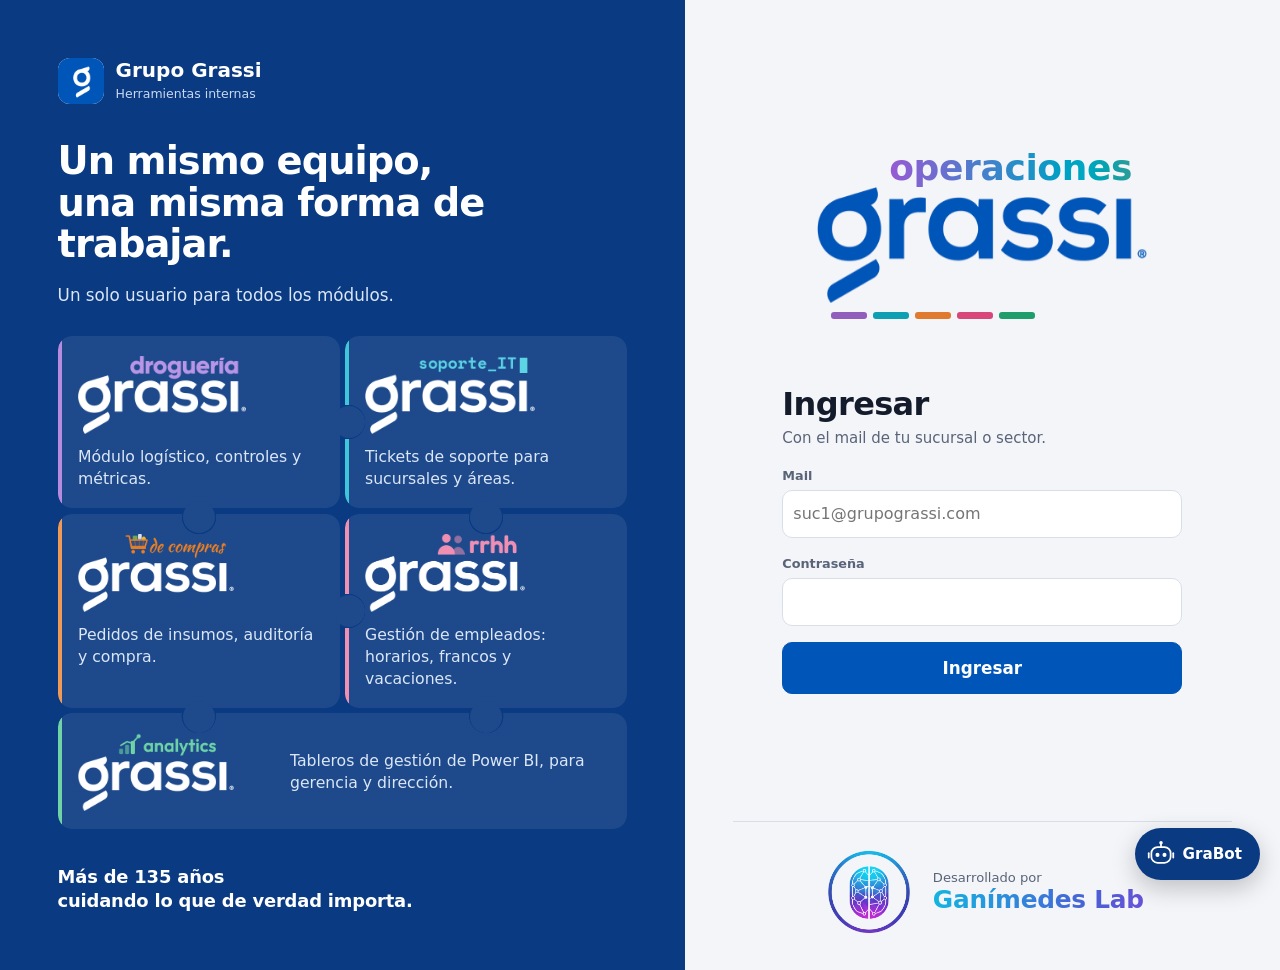
==== commit b6f62928: "Add files via upload" ====
--- a/index.html
+++ b/index.html
@@ -16,16 +16,16 @@
 <link rel="preconnect" href="https://fonts.googleapis.com">
 <link rel="preconnect" href="https://fonts.gstatic.com" crossorigin>
 <link rel="stylesheet" href="https://fonts.googleapis.com/css2?family=Bricolage+Grotesque:opsz,wght@12..96,600;12..96,700&family=IBM+Plex+Mono:wght@400;600&family=Public+Sans:wght@400;500;600;700&display=swap">
-<link rel="stylesheet" href="css/app.css?v=20261119-0323">
+<link rel="stylesheet" href="css/app.css?v=20261120-1316">
 <script src="vendor/supabase.js" defer></script>
-<link rel="modulepreload" href="js/app.js?v=20261119-0323">
-<link rel="modulepreload" href="js/ui.js?v=20261119-0323">
-<link rel="modulepreload" href="js/api.js?v=20261119-0323">
-<link rel="modulepreload" href="js/config.js?v=20261119-0323">
-<link rel="modulepreload" href="js/api-supabase.js?v=20261119-0323">
+<link rel="modulepreload" href="js/app.js?v=20261120-1316">
+<link rel="modulepreload" href="js/ui.js?v=20261120-1316">
+<link rel="modulepreload" href="js/api.js?v=20261120-1316">
+<link rel="modulepreload" href="js/config.js?v=20261120-1316">
+<link rel="modulepreload" href="js/api-supabase.js?v=20261120-1316">
 </head>
 <body>
 <div id="app"><p style="padding:24px">Cargando…</p></div>
-<script type="module" src="js/app.js?v=20261119-0323"></script>
+<script type="module" src="js/app.js?v=20261120-1316"></script>
 </body>
 </html>
--- a/css/app.css
+++ b/css/app.css
@@ -1098,3 +1098,69 @@
 .rc-agregar { display: flex; flex-direction: column; gap: 8px; align-items: flex-start; } .rc-agregar .field { width: 100%; }
 .hint.txt-warn { font-weight: 600; }
 .ind-sub { display: block; font-size: 0.78rem; max-width: 40ch; overflow: hidden; text-overflow: ellipsis; white-space: nowrap; }
+/* solo lectura: también los botones secundarios de las pantallas nuevas de la Droguería */
+body.solo-lectura:not([data-mod="it"]) .main .btn.ghost-bad, body.solo-lectura:not([data-mod="it"]) .modal .btn.ghost-bad,
+body.solo-lectura .rc-agregar, body.solo-lectura .rc-sig { display: none !important; }
+
+/* ===== Ingreso: los módulos como piezas de rompecabezas que encastran =====
+   Grilla: Droguería | Soporte IT / De compras | RRHH / Analytics (ancho completo).
+   Cada pieza tiene "lengüetas" (pz-encastre) que entran en el "hueco" de la vecina. El fondo de la pieza es su ::after,
+   recortado con máscara donde van los huecos; las lengüetas quedan afuera de la máscara. Fondo opaco (--pz) para que
+   lengüeta y pieza se vean como una sola forma. */
+.login-mods { gap: 6px; --pz-r: 16px; --pz-c: 9px; --pz-g: 6px; }
+.login-mod.pieza { --pz: color-mix(in srgb, #fff 8%, var(--navy)); background: transparent; border: 0; overflow: visible; border-radius: 14px; isolation: isolate;
+  animation: encastra 0.75s calc(0.3s + var(--i) * 0.13s) cubic-bezier(0.2, 0.9, 0.25, 1.15) both; transition: transform 0.25s, filter 0.25s; }
+.login-mod.pieza::after { content: ''; position: absolute; inset: 0; z-index: -1; border-radius: inherit; background: linear-gradient(90deg, var(--c) 0 4px, var(--pz) 4px); transition: background 0.25s;
+  -webkit-mask: var(--h1, linear-gradient(#000 0 0)), var(--h2, linear-gradient(#000 0 0)); mask: var(--h1, linear-gradient(#000 0 0)), var(--h2, linear-gradient(#000 0 0));
+  -webkit-mask-composite: source-in; mask-composite: intersect; }
+.login-mod.pieza::before { display: none; }
+.login-mod.pieza:hover { --pz: color-mix(in srgb, #fff 13%, var(--navy)); background: transparent; transform: translateY(-3px); filter: drop-shadow(0 8px 16px rgb(0 0 0 / 0.28)); z-index: 2; }
+.pz-encastre { display: none; position: absolute; width: calc(var(--pz-r) * 2); height: calc(var(--pz-r) * 2); border-radius: 50%; background: var(--pz); z-index: 1; transition: background 0.25s; }
+.pz-der { top: calc(50% - var(--pz-r)); right: calc(-1 * (var(--pz-c) + var(--pz-r))); }
+.pz-abajo { left: calc(50% - var(--pz-r)); bottom: calc(-1 * (var(--pz-c) + var(--pz-r))); }
+.login-mod.mod-drogueria .pz-der, .login-mod.mod-drogueria .pz-abajo, .login-mod.mod-it .pz-abajo,
+.login-mod.mod-compras .pz-der, .login-mod.mod-compras .pz-abajo, .login-mod.mod-rrhh .pz-abajo { display: block; }
+/* huecos (un poco más grandes que la lengüeta): en el borde de la pieza vecina */
+.login-mod.mod-it, .login-mod.mod-rrhh { --h1: radial-gradient(circle calc(var(--pz-r) + 1.5px) at calc(var(--pz-c) - var(--pz-g)) 50%, #0000 97%, #000); }
+.login-mod.mod-compras, .login-mod.mod-rrhh { --h2: radial-gradient(circle calc(var(--pz-r) + 1.5px) at 50% calc(var(--pz-c) - var(--pz-g)), #0000 97%, #000); }
+.login-mod.mod-analytics { --h1: radial-gradient(circle calc(var(--pz-r) + 1.5px) at calc((100% - var(--pz-g)) / 4) calc(var(--pz-c) - var(--pz-g)), #0000 97%, #000);
+  --h2: radial-gradient(circle calc(var(--pz-r) + 1.5px) at calc(100% - (100% - var(--pz-g)) / 4) calc(var(--pz-c) - var(--pz-g)), #0000 97%, #000); }
+/* cada pieza entra desde un lado distinto y "encastra" con un pequeño rebote */
+.login-mod.mod-drogueria { --dx: -26px; --dy: -14px; --rz: -5deg; } .login-mod.mod-it { --dx: 26px; --dy: -14px; --rz: 5deg; }
+.login-mod.mod-compras { --dx: -26px; --dy: 10px; --rz: 4deg; } .login-mod.mod-rrhh { --dx: 26px; --dy: 10px; --rz: -4deg; }
+.login-mod.mod-analytics { --dx: 0px; --dy: 26px; --rz: 0deg; }
+@keyframes encastra { 0% { opacity: 0; transform: translate(var(--dx), var(--dy)) rotate(var(--rz)); } 70% { opacity: 1; transform: translate(0, 0) rotate(0); } 85% { transform: scale(1.015); } 100% { opacity: 1; transform: none; } }
+@media (max-width: 860px) { .login-mods { gap: 6px; --pz-r: 11px; --pz-c: 6px; } }
+@media (prefers-reduced-motion: reduce) { .login-mod.pieza { animation: none; } }
+
+/* ===== Barra de módulos: piezas de rompecabezas apiladas =====
+   Cada módulo encastra con el de abajo (lengüeta = ::after, hueco = máscara arriba). El módulo abierto toma su color
+   y sale un poco hacia la derecha, como una pieza que se levanta del tablero. Al pasar el mouse aparece su nombre. */
+.rail-pz { display: flex; flex-direction: column; align-items: center; gap: 3px; --pz-r: 7px; }
+.rail-pz .rail-mod { --pz: color-mix(in srgb, #fff 9%, var(--navy)); width: 48px; height: 46px; border-radius: 11px; color: var(--navy-ink); isolation: isolate;
+  transition: transform 0.35s cubic-bezier(0.3, 1.5, 0.5, 1), color 0.2s; }
+.rail-pz .rail-mod::before { content: ''; position: absolute; inset: 0; z-index: -1; border-radius: inherit; background: var(--pz); transition: background 0.25s;
+  -webkit-mask: radial-gradient(circle calc(var(--pz-r) + 1px) at 50% -3px, #0000 96%, #000); mask: radial-gradient(circle calc(var(--pz-r) + 1px) at 50% -3px, #0000 96%, #000); }
+.rail-pz .rail-mod:first-child::before { -webkit-mask: none; mask: none; }
+.rail-pz .rail-mod::after { content: ''; position: absolute; left: calc(50% - var(--pz-r)); bottom: calc(-3px - var(--pz-r)); width: calc(var(--pz-r) * 2); height: calc(var(--pz-r) * 2);
+  border-radius: 50%; background: var(--pz); z-index: 1; transition: background 0.25s; pointer-events: none; }
+.rail-pz .rail-mod:last-child::after { display: none; }
+.rail-pz .rail-mod:hover { --pz: color-mix(in srgb, var(--m) 35%, var(--navy)); background: none; color: #fff; transform: translateX(4px); z-index: 2; }
+.rail-pz .rail-mod:hover .ico { animation: rail-ico 0.5s ease; }
+.rail-pz .rail-mod.on { --pz: var(--m); background: none; color: #fff; box-shadow: none; transform: translateX(9px); z-index: 3; filter: drop-shadow(0 4px 10px rgb(0 0 0 / 0.3)); }
+.rail-pz .rail-mod .punto { z-index: 2; }
+/* nombre del módulo al pasar el mouse */
+.rail-pz .rail-mod .mod-nombre { position: absolute; left: calc(100% + 12px); top: 50%; white-space: nowrap; padding: 5px 11px; border-radius: 8px; background: var(--m); color: #fff;
+  font: 600 0.82rem var(--f-body); pointer-events: none; opacity: 0; transform: translate(-6px, -50%); transition: opacity 0.18s, transform 0.18s; z-index: 30; box-shadow: 0 6px 16px rgb(0 0 0 / 0.18); }
+.rail-pz .rail-mod:hover .mod-nombre, .rail-pz .rail-mod:focus-visible .mod-nombre { opacity: 1; transform: translate(0, -50%); }
+/* animaciones: las piezas caen y encastran (primera vez), la que vuelve a su lugar y la que sale */
+.rail-pz.entra .rail-mod { animation: rail-cae 0.55s calc(0.08s + var(--i) * 0.09s) cubic-bezier(0.3, 1.4, 0.5, 1) both; }
+.rail-pz .rail-mod.salio { animation: rail-sale 0.5s cubic-bezier(0.3, 1.6, 0.5, 1); }
+.rail-pz .rail-mod.volvio { animation: rail-vuelve 0.45s cubic-bezier(0.3, 1.4, 0.5, 1); }
+.rail-pz.entra .rail-mod.on { animation: rail-cae 0.55s calc(0.08s + var(--i) * 0.09s) cubic-bezier(0.3, 1.4, 0.5, 1) both, rail-sale 0.5s calc(0.25s + var(--i) * 0.09s + 0.4s) cubic-bezier(0.3, 1.6, 0.5, 1) both; }
+@keyframes rail-cae { from { opacity: 0; transform: translateY(-22px) rotate(-8deg); } to { opacity: 1; transform: none; } }
+@keyframes rail-sale { from { transform: translateX(0); } to { transform: translateX(9px); } }
+@keyframes rail-vuelve { from { transform: translateX(9px); } to { transform: none; } }
+@keyframes rail-ico { 0%, 100% { transform: none; } 30% { transform: rotate(-12deg) scale(1.12); } 60% { transform: rotate(8deg) scale(1.06); } }
+@media (prefers-reduced-motion: reduce) { .rail-pz .rail-mod, .rail-pz .rail-mod .ico { animation: none !important; transition: none; } }
+.rail { z-index: 6; overflow: visible; }
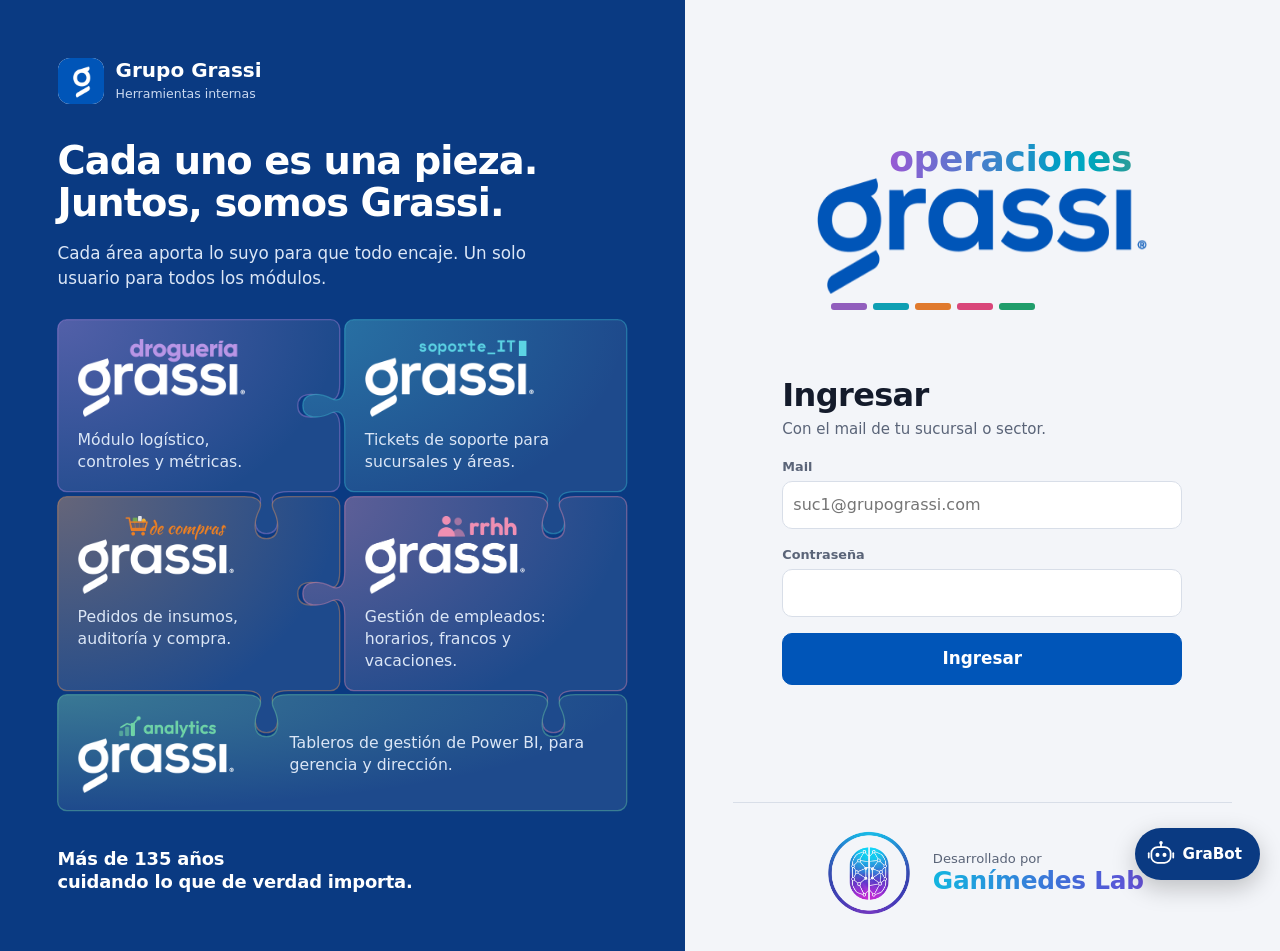
==== commit a1f985bb: "Add files via upload" ====
--- a/index.html
+++ b/index.html
@@ -16,16 +16,16 @@
 <link rel="preconnect" href="https://fonts.googleapis.com">
 <link rel="preconnect" href="https://fonts.gstatic.com" crossorigin>
 <link rel="stylesheet" href="https://fonts.googleapis.com/css2?family=Bricolage+Grotesque:opsz,wght@12..96,600;12..96,700&family=IBM+Plex+Mono:wght@400;600&family=Public+Sans:wght@400;500;600;700&display=swap">
-<link rel="stylesheet" href="css/app.css?v=20261120-1316">
+<link rel="stylesheet" href="css/app.css?v=20261120-1345">
 <script src="vendor/supabase.js" defer></script>
-<link rel="modulepreload" href="js/app.js?v=20261120-1316">
-<link rel="modulepreload" href="js/ui.js?v=20261120-1316">
-<link rel="modulepreload" href="js/api.js?v=20261120-1316">
-<link rel="modulepreload" href="js/config.js?v=20261120-1316">
-<link rel="modulepreload" href="js/api-supabase.js?v=20261120-1316">
+<link rel="modulepreload" href="js/app.js?v=20261120-1345">
+<link rel="modulepreload" href="js/ui.js?v=20261120-1345">
+<link rel="modulepreload" href="js/api.js?v=20261120-1345">
+<link rel="modulepreload" href="js/config.js?v=20261120-1345">
+<link rel="modulepreload" href="js/api-supabase.js?v=20261120-1345">
 </head>
 <body>
 <div id="app"><p style="padding:24px">Cargando…</p></div>
-<script type="module" src="js/app.js?v=20261120-1316"></script>
+<script type="module" src="js/app.js?v=20261120-1345"></script>
 </body>
 </html>
--- a/css/app.css
+++ b/css/app.css
@@ -1102,36 +1102,47 @@
 body.solo-lectura:not([data-mod="it"]) .main .btn.ghost-bad, body.solo-lectura:not([data-mod="it"]) .modal .btn.ghost-bad,
 body.solo-lectura .rc-agregar, body.solo-lectura .rc-sig { display: none !important; }
 
-/* ===== Ingreso: los módulos como piezas de rompecabezas que encastran =====
+/* ===== Ingreso: los módulos como piezas de rompecabezas =====
    Grilla: Droguería | Soporte IT / De compras | RRHH / Analytics (ancho completo).
-   Cada pieza tiene "lengüetas" (pz-encastre) que entran en el "hueco" de la vecina. El fondo de la pieza es su ::after,
-   recortado con máscara donde van los huecos; las lengüetas quedan afuera de la máscara. Fondo opaco (--pz) para que
-   lengüeta y pieza se vean como una sola forma. */
-.login-mods { gap: 6px; --pz-r: 16px; --pz-c: 9px; --pz-g: 6px; }
-.login-mod.pieza { --pz: color-mix(in srgb, #fff 8%, var(--navy)); background: transparent; border: 0; overflow: visible; border-radius: 14px; isolation: isolate;
-  animation: encastra 0.75s calc(0.3s + var(--i) * 0.13s) cubic-bezier(0.2, 0.9, 0.25, 1.15) both; transition: transform 0.25s, filter 0.25s; }
-.login-mod.pieza::after { content: ''; position: absolute; inset: 0; z-index: -1; border-radius: inherit; background: linear-gradient(90deg, var(--c) 0 4px, var(--pz) 4px); transition: background 0.25s;
-  -webkit-mask: var(--h1, linear-gradient(#000 0 0)), var(--h2, linear-gradient(#000 0 0)); mask: var(--h1, linear-gradient(#000 0 0)), var(--h2, linear-gradient(#000 0 0));
-  -webkit-mask-composite: source-in; mask-composite: intersect; }
-.login-mod.pieza::before { display: none; }
-.login-mod.pieza:hover { --pz: color-mix(in srgb, #fff 13%, var(--navy)); background: transparent; transform: translateY(-3px); filter: drop-shadow(0 8px 16px rgb(0 0 0 / 0.28)); z-index: 2; }
-.pz-encastre { display: none; position: absolute; width: calc(var(--pz-r) * 2); height: calc(var(--pz-r) * 2); border-radius: 50%; background: var(--pz); z-index: 1; transition: background 0.25s; }
-.pz-der { top: calc(50% - var(--pz-r)); right: calc(-1 * (var(--pz-c) + var(--pz-r))); }
-.pz-abajo { left: calc(50% - var(--pz-r)); bottom: calc(-1 * (var(--pz-c) + var(--pz-r))); }
-.login-mod.mod-drogueria .pz-der, .login-mod.mod-drogueria .pz-abajo, .login-mod.mod-it .pz-abajo,
-.login-mod.mod-compras .pz-der, .login-mod.mod-compras .pz-abajo, .login-mod.mod-rrhh .pz-abajo { display: block; }
-/* huecos (un poco más grandes que la lengüeta): en el borde de la pieza vecina */
-.login-mod.mod-it, .login-mod.mod-rrhh { --h1: radial-gradient(circle calc(var(--pz-r) + 1.5px) at calc(var(--pz-c) - var(--pz-g)) 50%, #0000 97%, #000); }
-.login-mod.mod-compras, .login-mod.mod-rrhh { --h2: radial-gradient(circle calc(var(--pz-r) + 1.5px) at 50% calc(var(--pz-c) - var(--pz-g)), #0000 97%, #000); }
-.login-mod.mod-analytics { --h1: radial-gradient(circle calc(var(--pz-r) + 1.5px) at calc((100% - var(--pz-g)) / 4) calc(var(--pz-c) - var(--pz-g)), #0000 97%, #000);
-  --h2: radial-gradient(circle calc(var(--pz-r) + 1.5px) at calc(100% - (100% - var(--pz-g)) / 4) calc(var(--pz-c) - var(--pz-g)), #0000 97%, #000); }
-/* cada pieza entra desde un lado distinto y "encastra" con un pequeño rebote */
-.login-mod.mod-drogueria { --dx: -26px; --dy: -14px; --rz: -5deg; } .login-mod.mod-it { --dx: 26px; --dy: -14px; --rz: 5deg; }
-.login-mod.mod-compras { --dx: -26px; --dy: 10px; --rz: 4deg; } .login-mod.mod-rrhh { --dx: 26px; --dy: 10px; --rz: -4deg; }
-.login-mod.mod-analytics { --dx: 0px; --dy: 26px; --rz: 0deg; }
-@keyframes encastra { 0% { opacity: 0; transform: translate(var(--dx), var(--dy)) rotate(var(--rz)); } 70% { opacity: 1; transform: translate(0, 0) rotate(0); } 85% { transform: scale(1.015); } 100% { opacity: 1; transform: none; } }
-@media (max-width: 860px) { .login-mods { gap: 6px; --pz-r: 11px; --pz-c: 6px; } }
-@media (prefers-reduced-motion: reduce) { .login-mod.pieza { animation: none; } }
+   La forma de cada pieza es un SVG (svg.pz-forma) que dibuja app.js a la medida de la tarjeta: lengüetas con cuello
+   y cabeza redonda que entran en el hueco de la vecina. Los huecos caen donde la tarjeta no tiene texto. */
+.login-mods { gap: 5px; }
+.login-mod.pieza { --pz-s: 34px; background: transparent; border: 0; border-radius: 0; overflow: visible; isolation: isolate; z-index: 0; animation: none;
+  transition: transform 0.3s cubic-bezier(0.3, 0.8, 0.3, 1.3), filter 0.3s; }
+.login-mod.pieza::before, .login-mod.pieza::after { display: none; }
+.login-mod.pieza:hover { background: transparent; }
+/* espacio para los huecos: a la derecha de Droguería y De compras, arriba de las de abajo */
+.login-mod.mod-drogueria, .login-mod.mod-compras { padding-right: calc(20px + var(--pz-s) * 0.9); }
+.pz-forma { position: absolute; z-index: -1; overflow: visible; pointer-events: none; }
+.pz-fondo { fill: color-mix(in srgb, #fff 8%, var(--navy)); transition: fill 0.3s; }
+.pz-brillo { transition: opacity 0.3s; }
+.pz-borde { fill: none; stroke: var(--c); stroke-opacity: 0.4; stroke-width: 1.3; stroke-linejoin: round; transition: stroke-opacity 0.3s; }
+.login-mod.pieza:hover { transform: translateY(-5px) rotate(-0.6deg); filter: drop-shadow(0 12px 18px rgb(0 0 0 / 0.35)); z-index: 3; }
+.login-mod.pieza:hover .pz-fondo { fill: color-mix(in srgb, #fff 13%, var(--navy)); }
+.login-mod.pieza:hover .pz-borde { stroke-opacity: 0.95; }
+/* armado: cada pieza llega desde afuera, girando, y encastra; al encastrar el borde destella */
+.login-mod.mod-drogueria { --lr: -2.4deg; --dx: -140px; --dy: -70px; --rz: -16deg; --lx: -7px; --ly: -6px; }
+.login-mod.mod-it { --lr: 2.4deg; --dx: 150px; --dy: -60px; --rz: 14deg; --lx: 7px; --ly: -6px; }
+.login-mod.mod-compras { --lr: -2deg; --dx: -160px; --dy: 30px; --rz: 12deg; --lx: -8px; --ly: 2px; }
+.login-mod.mod-rrhh { --lr: 2.6deg; --dx: 140px; --dy: 60px; --rz: -18deg; --lx: 8px; --ly: 2px; }
+.login-mod.mod-analytics { --lr: 0.8deg; --dx: 20px; --dy: 140px; --rz: 7deg; --lx: 0px; --ly: 8px; }
+.login-mod.pieza.entra { animation: pz-arma 1s calc(0.25s + var(--i) * 0.16s) cubic-bezier(0.22, 0.9, 0.28, 1.12) backwards; }
+@keyframes pz-arma { 0% { opacity: 0; transform: translate(var(--dx), var(--dy)) rotate(var(--rz)) scale(0.92); filter: drop-shadow(0 16px 22px rgb(0 0 0 / 0.4)); }
+  15% { opacity: 1; } 72% { transform: translate(0, 0) rotate(0) scale(1.03); filter: drop-shadow(0 6px 10px rgb(0 0 0 / 0.3)); }
+  86% { transform: scale(0.99); } 100% { opacity: 1; transform: none; filter: none; } }
+.login-mod.pieza.entra .pz-borde { animation: pz-click 0.7s calc(0.25s + var(--i) * 0.16s + 0.72s) ease-out backwards; }
+@keyframes pz-click { 0% { stroke-opacity: 0.4; stroke-width: 1.3; } 25% { stroke-opacity: 1; stroke-width: 2.6; } 100% { stroke-opacity: 0.4; stroke-width: 1.3; } }
+/* en reposo: de vez en cuando una pieza se levanta del tablero y vuelve a encastrar */
+.login-mod.pieza.juega { animation: pz-juega 1.5s cubic-bezier(0.4, 0, 0.2, 1); z-index: 2; }
+.login-mod.pieza.juega .pz-borde { animation: pz-click 0.6s 1s ease-out; }
+@keyframes pz-juega { 0% { transform: none; filter: none; }
+  35% { transform: translate(var(--lx), var(--ly)) rotate(var(--lr)) scale(1.02); filter: drop-shadow(0 12px 16px rgb(0 0 0 / 0.35)); }
+  60% { transform: translate(calc(var(--lx) * 0.8), calc(var(--ly) * 0.8)) rotate(calc(var(--lr) * -0.4)) scale(1.02); }
+  85% { transform: translate(0, 0) scale(0.99); filter: drop-shadow(0 2px 4px rgb(0 0 0 / 0.2)); } 100% { transform: none; filter: none; } }
+@media (max-width: 860px) { .login-mods { gap: 4px; }
+  .login-mod.mod-drogueria, .login-mod.mod-compras { padding-right: calc(12px + var(--pz-s) * 0.85); }
+  .login-mod.mod-compras, .login-mod.mod-rrhh { padding-top: calc(10px + var(--pz-s) * 0.5); } }
+@media (prefers-reduced-motion: reduce) { .login-mod.pieza, .login-mod.pieza .pz-borde, .login-mod.pieza.juega { animation: none; } }
 
 /* ===== Barra de módulos: piezas de rompecabezas apiladas =====
    Cada módulo encastra con el de abajo (lengüeta = ::after, hueco = máscara arriba). El módulo abierto toma su color
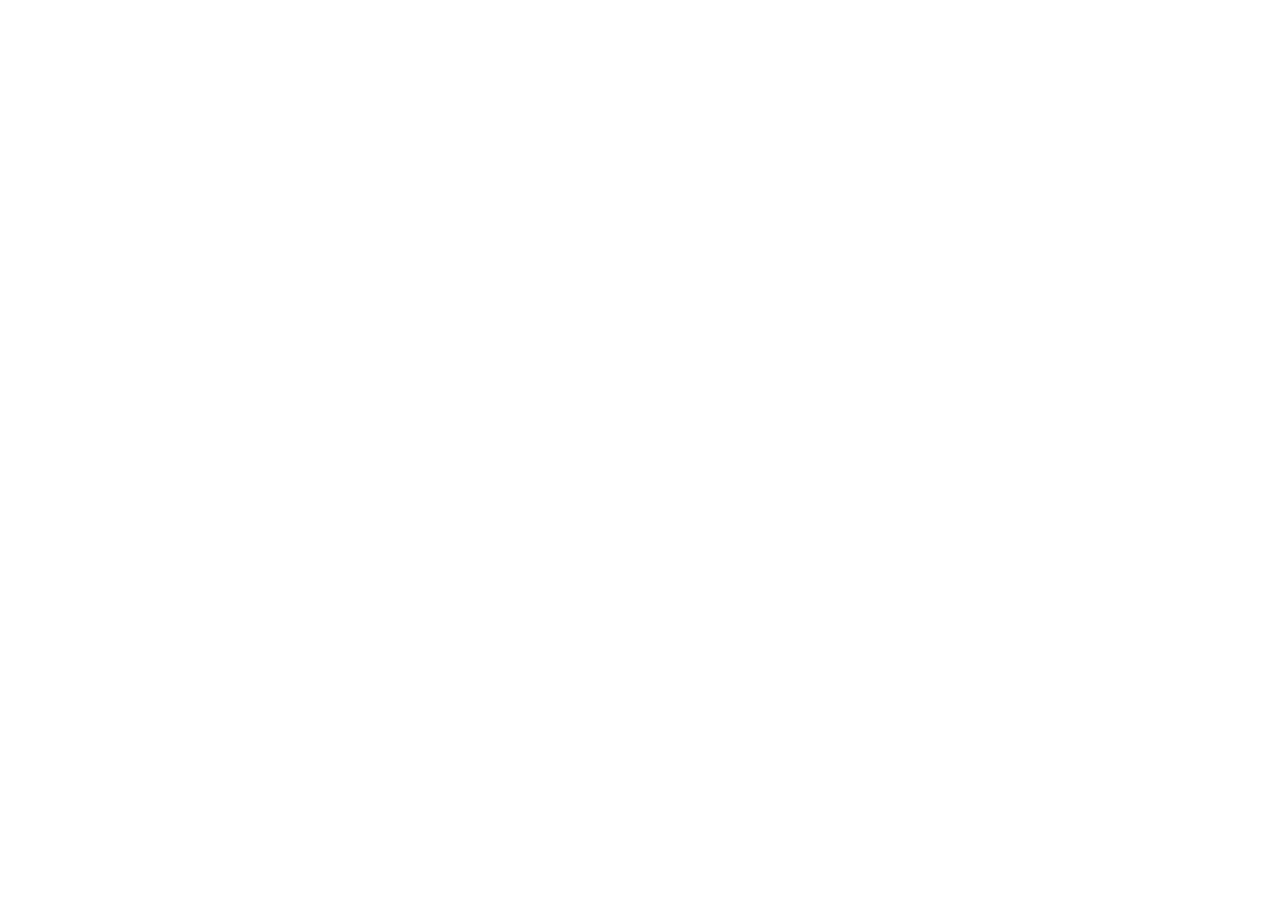
==== commit 1829b5f3: "Initial commit" ====
--- a/index.html
+++ b/index.html
@@ -2,30 +2,26 @@
 <html lang="es">
 <head>
 <meta charset="utf-8">
-<meta http-equiv="Content-Security-Policy" content="default-src 'self'; script-src 'self'; style-src 'self' 'unsafe-inline' https://fonts.googleapis.com; font-src https://fonts.gstatic.com; img-src 'self' data: blob: https://fpplrgdyjmvbcwsfuudm.supabase.co; connect-src 'self' https://fpplrgdyjmvbcwsfuudm.supabase.co wss://fpplrgdyjmvbcwsfuudm.supabase.co; frame-src 'self' blob: https://fpplrgdyjmvbcwsfuudm.supabase.co https://app.powerbi.com; object-src 'none'; base-uri 'self'; form-action 'self'">
-<meta name="referrer" content="strict-origin-when-cross-origin">
-<meta name="viewport" content="width=device-width, initial-scale=1, viewport-fit=cover">
-<title>Grassi Operaciones</title>
-<link rel="icon" type="image/png" href="img/favicon.png">
-<link rel="apple-touch-icon" href="img/isotipo.png">
-<link rel="manifest" href="manifest.webmanifest">
-<meta name="apple-mobile-web-app-capable" content="yes">
-<meta name="apple-mobile-web-app-title" content="Grassi">
-<meta name="theme-color" content="#0055b8">
-<meta name="claude:viewport-fit-sides" content="cover">
-<link rel="preconnect" href="https://fonts.googleapis.com">
-<link rel="preconnect" href="https://fonts.gstatic.com" crossorigin>
-<link rel="stylesheet" href="https://fonts.googleapis.com/css2?family=Bricolage+Grotesque:opsz,wght@12..96,600;12..96,700&family=IBM+Plex+Mono:wght@400;600&family=Public+Sans:wght@400;500;600;700&display=swap">
-<link rel="stylesheet" href="css/app.css?v=20261120-1345">
-<script src="vendor/supabase.js" defer></script>
-<link rel="modulepreload" href="js/app.js?v=20261120-1345">
-<link rel="modulepreload" href="js/ui.js?v=20261120-1345">
-<link rel="modulepreload" href="js/api.js?v=20261120-1345">
-<link rel="modulepreload" href="js/config.js?v=20261120-1345">
-<link rel="modulepreload" href="js/api-supabase.js?v=20261120-1345">
+<meta name="viewport" content="width=device-width, initial-scale=1">
+<title>Grassi Operaciones se mudó</title>
+<meta name="robots" content="noindex">
+<style>
+  body { margin: 0; min-height: 100vh; display: grid; place-items: center; font-family: system-ui, sans-serif; background: #f3f5f9; color: #141b2b; }
+  .c { max-width: 420px; padding: 28px; background: #fff; border-radius: 14px; border: 1px solid #d8dee8; text-align: center; }
+  a { display: inline-block; margin-top: 12px; padding: 10px 18px; border-radius: 8px; background: #0055b8; color: #fff; text-decoration: none; font-weight: 700; }
+  @media (prefers-color-scheme: dark) { body { background: #0f1420; color: #e8ecf5; } .c { background: #182033; border-color: #2a3550; } }
+</style>
+<script>
+  // Grassi Operaciones ahora está en Cloudflare Pages. Se conserva lo que va después de "#" (por ejemplo #ticket?t=12).
+  var NUEVA = 'https://grassi-operaciones.pages.dev/';
+  location.replace(NUEVA + location.search + location.hash);
+</script>
 </head>
 <body>
-<div id="app"><p style="padding:24px">Cargando…</p></div>
-<script type="module" src="js/app.js?v=20261120-1345"></script>
+  <div class="c">
+    <strong>Grassi Operaciones tiene una dirección nueva</strong>
+    <p>Te llevamos solo. Si no pasa nada, tocá el botón y guardá la dirección nueva en favoritos.</p>
+    <a href="https://grassi-operaciones.pages.dev/">Ir a Grassi Operaciones</a>
+  </div>
 </body>
 </html>
